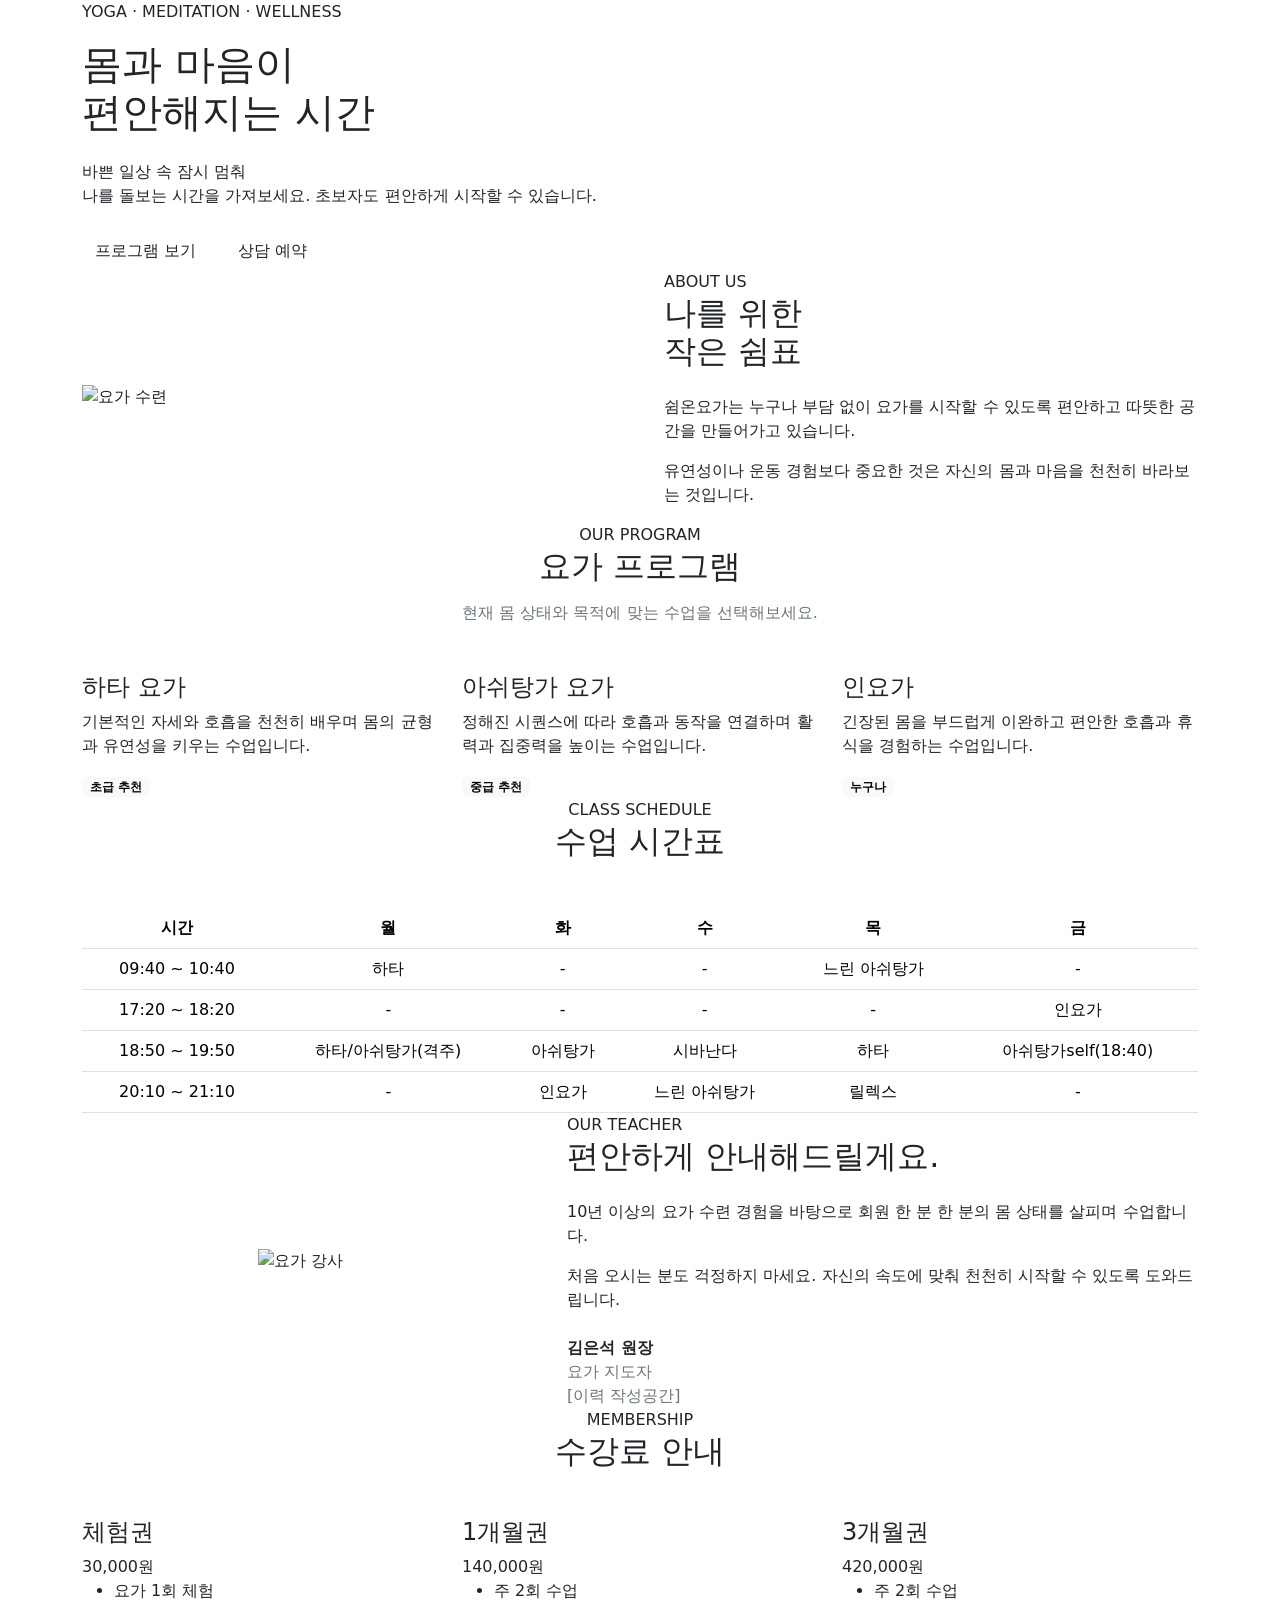
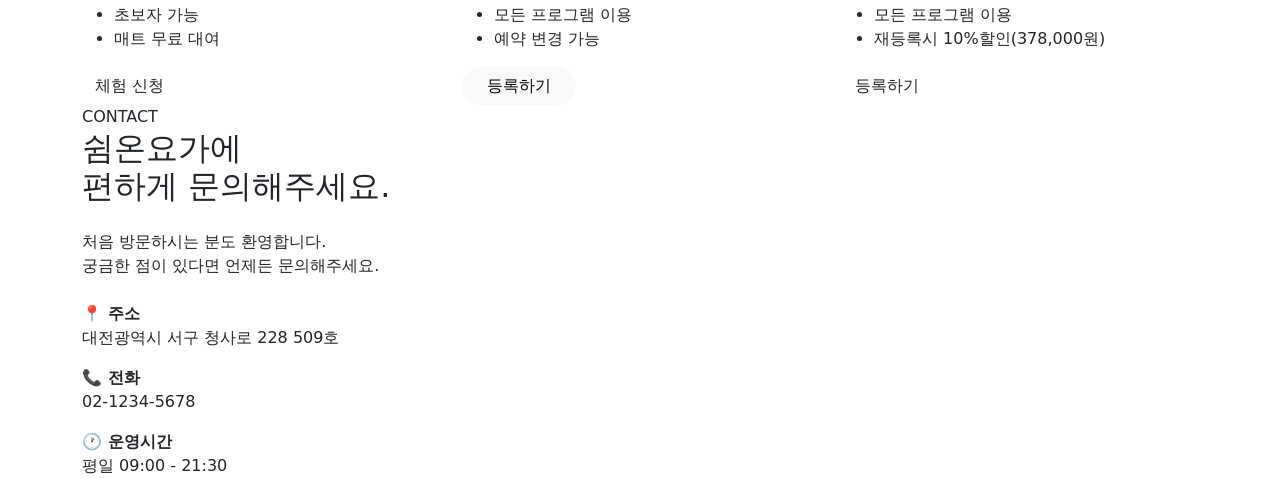
==== index.html @ 0704342d "first commit" ====
<!doctype html>
<html lang="ko">

<head>
    <meta charset="utf-8">
    <meta name="viewport" content="width=device-width, initial-scale=1">

    <title>쉼온요가 | 몸과 마음을 위한 요가</title>

    <!-- Bootstrap -->
    <link
        href="https://cdn.jsdelivr.net/npm/bootstrap@5.3.8/dist/css/bootstrap.min.css"
        rel="stylesheet"
    >

    <!-- Google Fonts -->
    <link rel="preconnect" href="https://fonts.googleapis.com">
    <link rel="preconnect" href="https://fonts.gstatic.com" crossorigin>

    <link
        href="https://fonts.googleapis.com/css2?family=Noto+Sans+KR:wght@400;500;600;700&family=Playfair+Display:wght@500;600&display=swap"
        rel="stylesheet"
    >

    <!-- 우리 사이트 CSS -->
    <link rel="stylesheet" href="css/style.css">
</head>

<body>

    <!-- Header -->
    <header id="site-header"></header>


    <main>

        <!-- =========================
             HERO
        ========================== -->
        <section class="hero">

            <div class="container">

                <div class="hero-content">

                    <div class="hero-subtitle mb-3">
                        YOGA · MEDITATION · WELLNESS
                    </div>

                    <h1 class="mb-4">
                        몸과 마음이<br>
                        편안해지는 시간
                    </h1>

                    <p class="mb-4">
                        바쁜 일상 속 잠시 멈춰<br>
                        나를 돌보는 시간을 가져보세요.
                        초보자도 편안하게 시작할 수 있습니다.
                    </p>

                    <div class="d-flex gap-3 flex-wrap">

                        <a href="#classes" class="btn btn-yoga">
                            프로그램 보기
                        </a>

                        <a href="#contact" class="btn btn-outline-yoga">
                            상담 예약
                        </a>

                    </div>

                </div>

            </div>

        </section>


        <!-- =========================
             ABOUT
        ========================== -->
        <section id="about" class="section">

            <div class="container">

                <div class="row align-items-center g-5">

                    <div class="col-lg-6">

                        <img
                            src="images/about.jpg"
                            alt="요가 수련"
                            class="about-image"
                        >

                    </div>

                    <div class="col-lg-6">

                        <div class="section-subtitle">
                            ABOUT US
                        </div>

                        <h2 class="section-title mb-4">
                            나를 위한<br>
                            작은 쉼표
                        </h2>

                        <p class="about-text">
                            쉼온요가는 누구나 부담 없이 요가를 시작할 수 있도록
                            편안하고 따뜻한 공간을 만들어가고 있습니다.
                        </p>

                        <p class="about-text">
                            유연성이나 운동 경험보다 중요한 것은
                            자신의 몸과 마음을 천천히 바라보는 것입니다.
                        </p>
<!-- 
                        <a href="#contact" class="btn btn-outline-yoga mt-3">
                            요가원 알아보기
                        </a> -->

                    </div>

                </div>

            </div>

        </section>


        <!-- =========================
             PROGRAM
        ========================== -->
        <section id="classes" class="section bg-white">

            <div class="container">

                <div class="text-center mb-5">

                    <div class="section-subtitle">
                        OUR PROGRAM
                    </div>

                    <h2 class="section-title">
                        요가 프로그램
                    </h2>

                    <p class="text-secondary mt-3">
                        현재 몸 상태와 목적에 맞는 수업을 선택해보세요.
                    </p>

                </div>


                <div class="row g-4">

                    <div class="col-md-4">

                        <div class="class-card">

                            <!-- <img
                                src="images/hatha.jpg"
                                alt="하타 요가"
                            > -->

                            <div class="card-body">

                                <h3 class="h4">
                                    하타 요가
                                </h3>

                                <p>
                                    기본적인 자세와 호흡을 천천히 배우며
                                    몸의 균형과 유연성을 키우는 수업입니다.
                                </p>

                                <span class="badge text-bg-light">
                                    초급 추천
                                </span>

                            </div>

                        </div>

                    </div>


                    <div class="col-md-4">

                        <div class="class-card">

                            <!-- <img
                                src="images/vinyasa.jpg"
                                alt="아쉬탕가 요가"
                            > -->

                            <div class="card-body">

                                <h3 class="h4">
                                    아쉬탕가 요가
                                </h3>

                                <p>
                                    정해진 시퀀스에 따라 호흡과 동작을 연결하며
                                    활력과 집중력을 높이는 수업입니다.
                                </p>

                                <span class="badge text-bg-light">
                                    중급 추천
                                </span>

                            </div>

                        </div>

                    </div>


                    <div class="col-md-4">

                        <div class="class-card">

                            <!-- <img
                                src="images/relax.jpg"
                                alt="인요가"
                            > -->

                            <div class="card-body">

                                <h3 class="h4">
                                    인요가
                                </h3>

                                <p>
                                    긴장된 몸을 부드럽게 이완하고
                                    편안한 호흡과 휴식을 경험하는 수업입니다.
                                </p>

                                <span class="badge text-bg-light">
                                    누구나
                                </span>

                            </div>

                        </div>

                    </div>

                </div>

            </div>

        </section>


        <!-- =========================
             SCHEDULE
        ========================== -->
        <section id="schedule" class="section schedule-section">

            <div class="container">

                <div class="text-center mb-5">

                    <div class="section-subtitle">
                        CLASS SCHEDULE
                    </div>

                    <h2 class="section-title">
                        수업 시간표
                    </h2>

                </div>


                <div class="table-responsive schedule-table">

                    <table class="table table-hover text-center mb-0">

                        <thead>

                            <tr>
                                <th>시간</th>
                                <th>월</th>
                                <th>화</th>
                                <th>수</th>
                                <th>목</th>
                                <th>금</th>
                            </tr>

                        </thead>

                        <tbody>

                            <tr>
                                <td>09:40 ~ 10:40</td>
                                <td>하타</td>
                                <td>-</td>
                                <td>-</td>
                                <td>느린 아쉬탕가</td>
                                <td>-</td>
                            </tr>

                            <tr>
                                <td>17:20 ~ 18:20</td>
                                <td>-</td>
                                <td>-</td>
                                <td>-</td>
                                <td>-</td>
                                <td>인요가</td>
                            </tr>

                            <tr>
                                <td>18:50 ~ 19:50</td>
                                <td>하타/아쉬탕가(격주)</td>
                                <td>아쉬탕가</td>
                                <td>시바난다</td>
                                <td>하타</td>
                                <td>아쉬탕가self(18:40)</td>
                            </tr>

                            <tr>
                                <td>20:10 ~ 21:10</td>
                                <td>-</td>
                                <td>인요가</td>
                                <td>느린 아쉬탕가</td>
                                <td>릴렉스</td>
                                <td>-</td>
                            </tr>

                        </tbody>

                    </table>

                </div>

            </div>

        </section>


        <!-- =========================
             TEACHER
        ========================== -->
        <section class="section">

            <div class="container">

                <div class="row align-items-center g-5">

                    <div class="col-md-5 text-center">

                        <img
                            src="images/teacher.jpg"
                            alt="요가 강사"
                            class="teacher-img"
                        >

                    </div>

                    <div class="col-md-7">

                        <div class="section-subtitle">
                            OUR TEACHER
                        </div>

                        <h2 class="section-title mb-4">
                            편안하게 안내해드릴게요.
                        </h2>

                        <p class="about-text">
                            10년 이상의 요가 수련 경험을 바탕으로
                            회원 한 분 한 분의 몸 상태를 살피며 수업합니다.
                        </p>

                        <p class="about-text">
                            처음 오시는 분도 걱정하지 마세요.
                            자신의 속도에 맞춰 천천히 시작할 수 있도록 도와드립니다.
                        </p>

                        <div class="mt-4">

                            <strong>
                                김은석 원장
                            </strong>

                            <div class="text-secondary">
                                <!-- RYT 500 · -->
                                 요가 지도자
                                 
                                <br> [이력 작성공간]
                            </div>

                        </div>

                    </div>

                </div>

            </div>

        </section>


        <!-- =========================
             PRICE
        ========================== -->
        <section id="price" class="section bg-white">

            <div class="container">

                <div class="text-center mb-5">

                    <div class="section-subtitle">
                        MEMBERSHIP
                    </div>

                    <h2 class="section-title">
                        수강료 안내
                    </h2>

                </div>


                <div class="row g-4 justify-content-center">

                    <div class="col-md-4">

                        <div class="price-card">

                            <h3 class="h4">
                                체험권
                            </h3>

                            <div class="price">
                                30,000원
                            </div>

                            <ul>
                                <li>요가 1회 체험</li>
                                <li>초보자 가능</li>
                                <li>매트 무료 대여</li>
                            </ul>

                            <a href="#contact" class="btn btn-outline-yoga">
                                체험 신청
                            </a>

                        </div>

                    </div>


                    <div class="col-md-4">

                        <div class="price-card featured">

                            <h3 class="h4">
                                1개월권
                            </h3>

                            <div class="price">
                                140,000원
                            </div>

                            <ul>
                                <li>주 2회 수업</li>
                                <li>모든 프로그램 이용</li>
                                <li>예약 변경 가능</li>
                            </ul>

                            <a href="#contact" class="btn btn-light rounded-pill px-4">
                                등록하기
                            </a>

                        </div>

                    </div>


                    <div class="col-md-4">

                        <div class="price-card">

                            <h3 class="h4">
                                3개월권
                            </h3>

                            <div class="price">
                                420,000원
                            </div>

                            <ul>
                                <li>주 2회 수업</li>
                                <li>모든 프로그램 이용</li>
                                <li>재등록시 10%할인(378,000원)</li>
                            </ul>

                            <a href="#contact" class="btn btn-outline-yoga">
                                등록하기
                            </a>

                        </div>

                    </div>

                </div>

            </div>

        </section>


        <!-- =========================
             CONTACT
        ========================== -->
        <section id="contact" class="section contact-section">

            <div class="container">

                <div class="row g-5">

                    <div class="col-lg-6">

                        <div class="section-subtitle">
                            CONTACT
                        </div>

                        <h2 class="section-title mb-4">
                            쉼온요가에<br>
                            편하게 문의해주세요.
                        </h2>

                        <p class="contact-info">
                            처음 방문하시는 분도 환영합니다.<br>
                            궁금한 점이 있다면 언제든 문의해주세요.
                        </p>

                        <div class="contact-info mt-4">

                            <strong>📍 주소</strong><br>
                            대전광역시 서구 청사로 228 509호

                        </div>

                        <div class="contact-info mt-3">

                            <strong>📞 전화</strong><br>
                            02-1234-5678

                        </div>

                        <div class="contact-info mt-3">

                            <strong>🕐 운영시간</strong><br>
                            평일 09:00 - 21:30

                        </div>

                    </div>


                    <div class="col-lg-6">

                        <!--  <div class="contact-form">

                            <h3 class="mb-4">
                                상담 예약
                            </h3>

                            <form>

                                <div class="mb-3">

                                    <label class="form-label">
                                        이름
                                    </label>

                                    <input
                                        type="text"
                                        class="form-control"
                                        placeholder="이름을 입력해주세요"
                                    >

                                </div>


                                <div class="mb-3">

                                    <label class="form-label">
                                        연락처
                                    </label>

                                    <input
                                        type="tel"
                                        class="form-control"
                                        placeholder="010-0000-0000"
                                    >

                                </div>


                                <div class="mb-3">

                                    <label class="form-label">
                                        문의 내용
                                    </label>

                                    <textarea
                                        class="form-control"
                                        rows="4"
                                        placeholder="궁금한 내용을 남겨주세요."
                                    ></textarea>

                                </div>


                                <button
                                    type="submit"
                                    class="btn btn-yoga w-100"
                                >
                                    상담 신청하기
                                </button>

                            </form>

                        </div>  -->

                    </div>

                </div>

            </div>

        </section>

    </main>


    <!-- Footer -->
    <footer id="site-footer"></footer>


    <!-- Bootstrap JS -->
    <script
        src="https://cdn.jsdelivr.net/npm/bootstrap@5.3.8/dist/js/bootstrap.bundle.min.js">
    </script>

    <!-- 우리 사이트 JS -->
    <script src="js/main.js"></script>

</body>

</html>
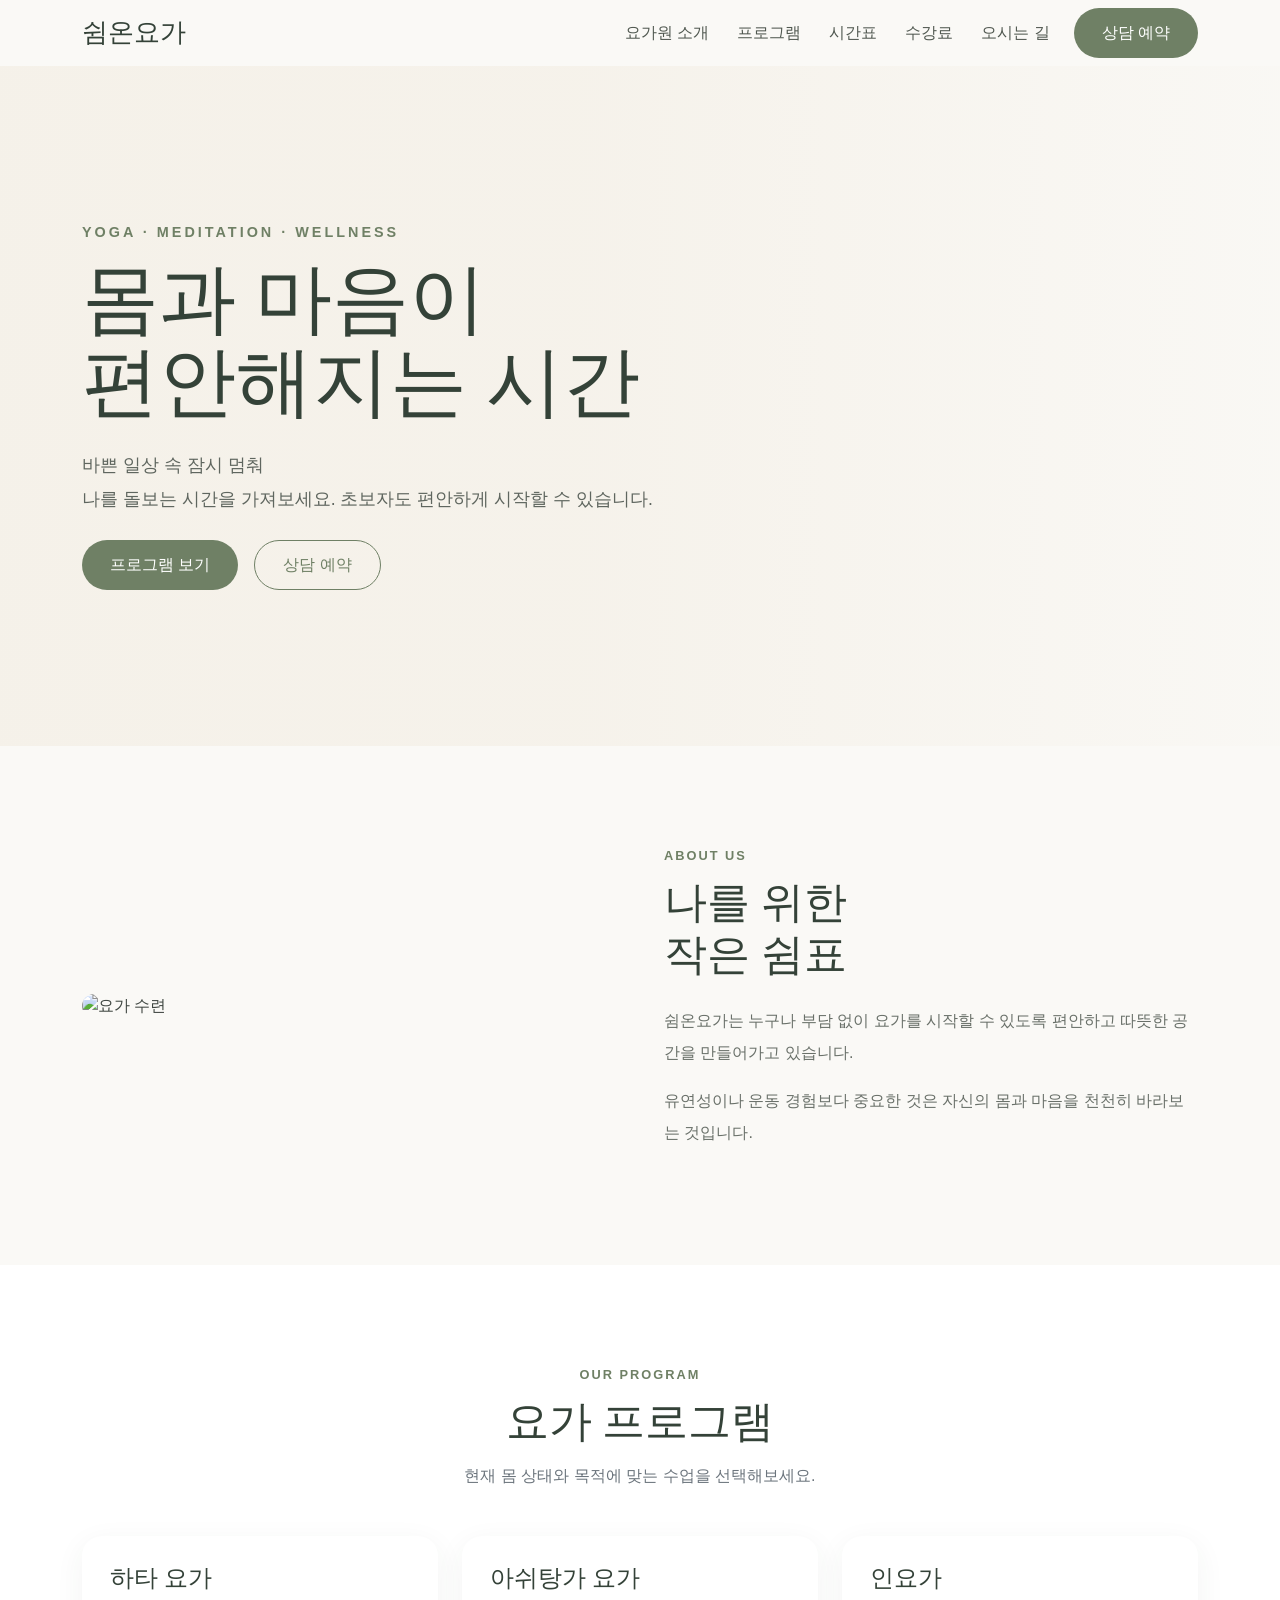
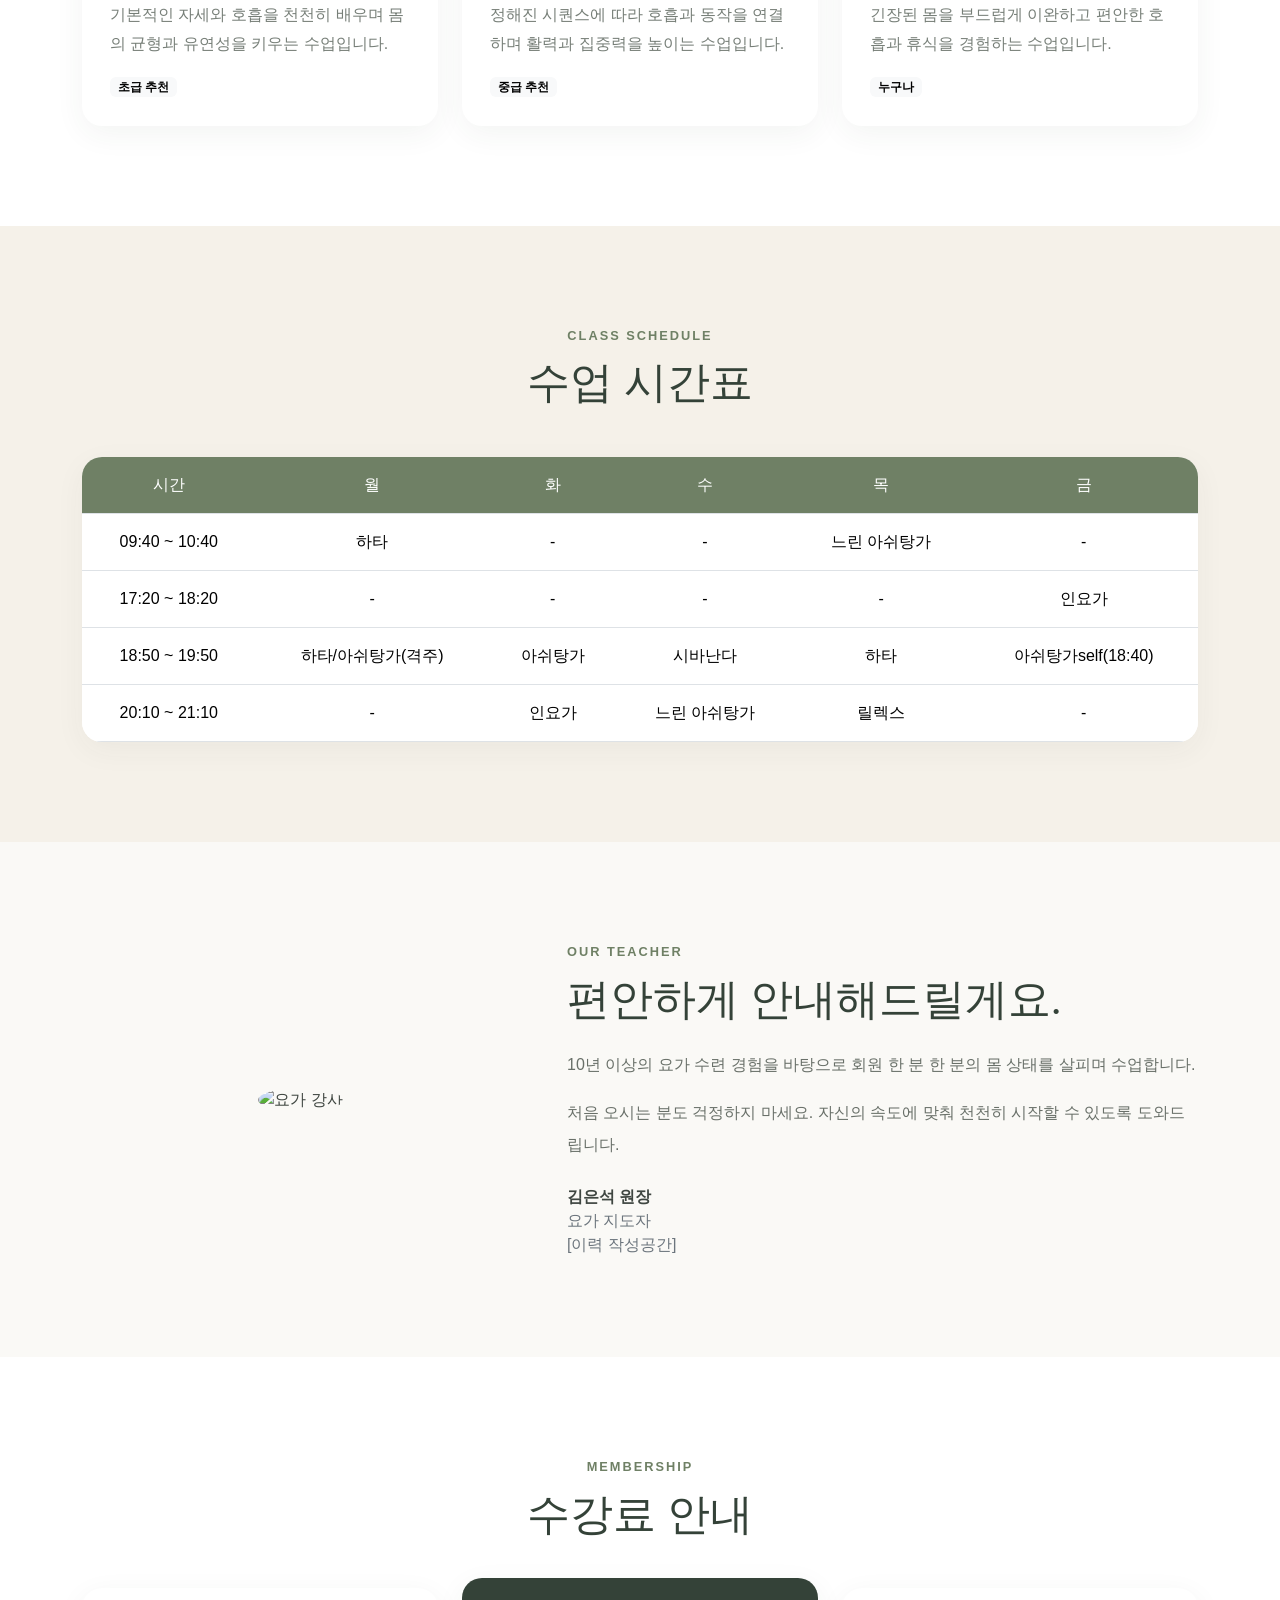
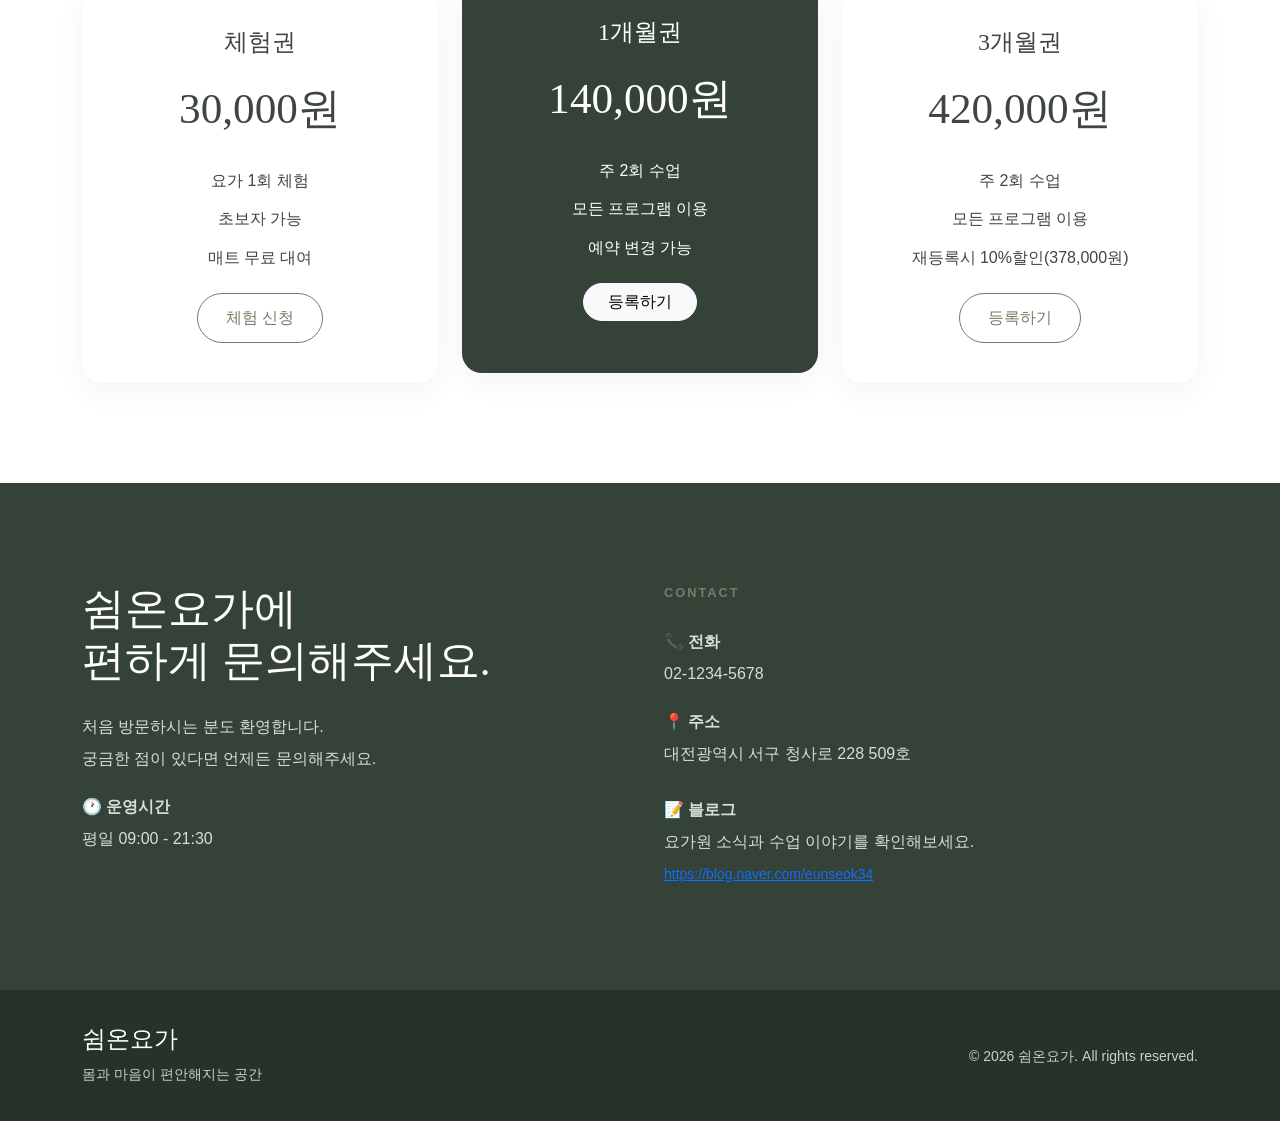
==== commit c414e866: "로고 이미지 추가 및 텍스트 수정" ====
--- a/index.html
+++ b/index.html
@@ -89,7 +89,7 @@
                     <div class="col-lg-6">
 
                         <img
-                            src="images/about.jpg"
+                            src="img/logo.png"
                             alt="요가 수련"
                             class="about-image"
                         >
@@ -524,10 +524,6 @@
 
                     <div class="col-lg-6">
 
-                        <div class="section-subtitle">
-                            CONTACT
-                        </div>
-
                         <h2 class="section-title mb-4">
                             쉼온요가에<br>
                             편하게 문의해주세요.
@@ -538,19 +534,6 @@
                             궁금한 점이 있다면 언제든 문의해주세요.
                         </p>
 
-                        <div class="contact-info mt-4">
-
-                            <strong>📍 주소</strong><br>
-                            대전광역시 서구 청사로 228 509호
-
-                        </div>
-
-                        <div class="contact-info mt-3">
-
-                            <strong>📞 전화</strong><br>
-                            02-1234-5678
-
-                        </div>
 
                         <div class="contact-info mt-3">
 
@@ -558,13 +541,49 @@
                             평일 09:00 - 21:30
 
                         </div>
-
-                    </div>
-
+                    </div>
 
                     <div class="col-lg-6">
 
-                        <!--  <div class="contact-form">
+                        <div class="section-subtitle">
+                            CONTACT
+                        </div>
+
+                         <div class="contact-info mt-4">
+                             <strong>📞 전화</strong><br>
+                            02-1234-5678
+                        </div>
+
+                        <div class="contact-info mt-3">
+                           <strong>📍 주소</strong><br>
+                            대전광역시 서구 청사로 228 509호
+                        </div>
+  
+                        <div class="contact-info mt-4">
+                            <span>📝</span>
+                            <strong>블로그</strong><br>
+                            요가원 소식과 수업 이야기를 확인해보세요.
+                             <br>
+                                <a
+                                    href="https://blog.naver.com/eunseok34"
+                                    target="_blank"
+                                    rel="noopener noreferrer"
+                                    class="contact-link"
+                                >
+                                    <small>
+                                        https://blog.naver.com/eunseok34
+                                    </small>
+                                </a>
+                            
+                           
+                            
+                        </div>
+                </div>
+
+                        </div>
+                        
+
+                        <!-- <div class="contact-form">
 
                             <h3 class="mb-4">
                                 상담 예약
@@ -626,7 +645,7 @@
 
                             </form>
 
-                        </div>  -->
+                        </div>   -->
 
                     </div>
 
@@ -653,4 +672,4 @@
 
 </body>
 
-</html>+</html>
--- a/css/style.css
+++ b/css/style.css
@@ -0,0 +1,481 @@
+/* ========================================
+   ROOT
+======================================== */
+
+:root {
+    --yoga-green: #6f8065;
+    --yoga-dark: #344238;
+    --yoga-beige: #f5f1e9;
+    --yoga-light: #faf9f6;
+    --yoga-brown: #8d7b68;
+
+    --text-main: #3f4641;
+    --text-muted: #697069;
+
+    --radius-lg: 20px;
+}
+
+
+/* ========================================
+   BASE
+======================================== */
+
+html {
+    scroll-behavior: smooth;
+}
+
+body {
+    font-family: "Noto Sans KR", sans-serif;
+    color: var(--text-main);
+    background: var(--yoga-light);
+}
+
+h1,
+h2,
+h3,
+h4,
+.brand-font {
+    font-family: "Playfair Display", serif;
+}
+
+img {
+    max-width: 100%;
+}
+
+
+/* ========================================
+   NAVBAR
+======================================== */
+
+.navbar {
+    background: rgba(250, 249, 246, 0.96);
+    backdrop-filter: blur(10px);
+}
+
+.navbar-brand {
+    font-family: "Playfair Display", serif;
+    font-size: 1.6rem;
+    color: var(--yoga-dark);
+}
+
+.navbar-brand:hover {
+    color: var(--yoga-green);
+}
+
+.nav-link {
+    color: #505850;
+    margin-left: 12px;
+}
+
+.nav-link:hover {
+    color: var(--yoga-green);
+}
+
+
+/* ========================================
+   HERO
+======================================== */
+
+.hero {
+    min-height: 680px;
+
+    display: flex;
+    align-items: center;
+
+    background:
+        linear-gradient(
+            90deg,
+            rgba(245, 241, 233, 0.98) 0%,
+            rgba(245, 241, 233, 0.88) 45%,
+            rgba(245, 241, 233, 0.15) 100%
+        ),
+        url("../images/hero.jpg")
+        center / cover no-repeat;
+}
+
+.hero-content {
+    max-width: 620px;
+}
+
+.hero-subtitle {
+    color: var(--yoga-green);
+
+    letter-spacing: 3px;
+
+    font-size: 0.9rem;
+    font-weight: 600;
+}
+
+.hero h1 {
+    font-size: clamp(3rem, 6vw, 5.5rem);
+
+    line-height: 1.08;
+
+    color: var(--yoga-dark);
+}
+
+.hero p {
+    font-size: 1.1rem;
+
+    line-height: 1.9;
+
+    color: #5f665f;
+}
+
+
+/* ========================================
+   BUTTONS
+======================================== */
+
+.btn-yoga {
+    background: var(--yoga-green);
+
+    color: white;
+
+    border: none;
+
+    padding: 13px 28px;
+
+    border-radius: 50px;
+
+    transition:
+        background-color 0.2s ease,
+        transform 0.2s ease;
+}
+
+.btn-yoga:hover {
+    background: var(--yoga-dark);
+
+    color: white;
+
+    transform: translateY(-2px);
+}
+
+
+.btn-outline-yoga {
+    border: 1px solid var(--yoga-green);
+
+    color: var(--yoga-green);
+
+    padding: 12px 28px;
+
+    border-radius: 50px;
+
+    transition:
+        background-color 0.2s ease,
+        color 0.2s ease;
+}
+
+.btn-outline-yoga:hover {
+    background: var(--yoga-green);
+
+    color: white;
+}
+
+
+/* ========================================
+   COMMON SECTION
+======================================== */
+
+.section {
+    padding: 100px 0;
+}
+
+.section-title {
+    font-size: 2.7rem;
+
+    color: var(--yoga-dark);
+}
+
+.section-subtitle {
+    color: var(--yoga-green);
+
+    letter-spacing: 2px;
+
+    font-size: 0.8rem;
+
+    font-weight: 600;
+
+    margin-bottom: 12px;
+}
+
+
+/* ========================================
+   ABOUT
+======================================== */
+
+.about-image {
+    width: 100%;
+
+    height: 500px;
+
+    object-fit: cover;
+
+    border-radius: var(--radius-lg);
+}
+
+.about-text {
+    line-height: 2;
+
+    color: var(--text-muted);
+}
+
+
+/* ========================================
+   PROGRAM CARDS
+======================================== */
+
+.class-card {
+    border: none;
+
+    border-radius: var(--radius-lg);
+
+    overflow: hidden;
+
+    background: white;
+
+    height: 100%;
+
+    box-shadow:
+        0 8px 30px rgba(50, 60, 50, 0.06);
+
+    transition:
+        transform 0.3s ease,
+        box-shadow 0.3s ease;
+}
+
+.class-card:hover {
+    transform: translateY(-6px);
+
+    box-shadow:
+        0 15px 40px rgba(50, 60, 50, 0.10);
+}
+
+.class-card img {
+    width: 100%;
+
+    height: 230px;
+
+    object-fit: cover;
+}
+
+.class-card .card-body {
+    padding: 28px;
+}
+
+.class-card h3 {
+    color: var(--yoga-dark);
+}
+
+.class-card p {
+    color: #777f78;
+
+    line-height: 1.8;
+}
+
+
+/* ========================================
+   SCHEDULE
+======================================== */
+
+.schedule-section {
+    background: var(--yoga-beige);
+}
+
+.schedule-table {
+    background: white;
+
+    border-radius: var(--radius-lg);
+
+    overflow: hidden;
+
+    box-shadow:
+        0 8px 30px rgba(50, 60, 50, 0.05);
+}
+
+.schedule-table th {
+    background: var(--yoga-green);
+
+    color: white;
+
+    font-weight: 500;
+
+    padding: 16px;
+}
+
+.schedule-table td {
+    padding: 16px;
+
+    vertical-align: middle;
+}
+
+
+/* ========================================
+   TEACHER
+======================================== */
+
+.teacher-img {
+    width: 260px;
+
+    height: 260px;
+
+    object-fit: cover;
+
+    border-radius: 50%;
+}
+
+
+/* ========================================
+   PRICE
+======================================== */
+
+.price-card {
+    background: white;
+
+    border-radius: var(--radius-lg);
+
+    padding: 40px 30px;
+
+    height: 100%;
+
+    text-align: center;
+
+    box-shadow:
+        0 8px 30px rgba(50, 60, 50, 0.06);
+
+    transition:
+        transform 0.3s ease;
+}
+
+.price-card:hover {
+    transform: translateY(-5px);
+}
+
+.price-card.featured {
+    background: var(--yoga-dark);
+
+    color: white;
+
+    transform: translateY(-10px);
+}
+
+.price-card.featured:hover {
+    transform: translateY(-15px);
+}
+
+.price {
+    font-family: "Playfair Display", serif;
+
+    font-size: 2.7rem;
+
+    margin: 20px 0;
+}
+
+.price-card ul {
+    list-style: none;
+
+    padding: 0;
+
+    line-height: 2.4;
+}
+
+
+/* ========================================
+   CONTACT
+======================================== */
+
+.contact-section {
+    background: var(--yoga-dark);
+
+    color: white;
+}
+
+.contact-section .section-title {
+    color: white;
+}
+
+.contact-info {
+    color: #d9dfd8;
+
+    line-height: 2;
+}
+
+.contact-form {
+    background: white;
+
+    color: var(--text-main);
+
+    border-radius: var(--radius-lg);
+
+    padding: 40px;
+}
+
+
+/* ========================================
+   FOOTER
+======================================== */
+
+.site-footer {
+    background: #27322b;
+
+    color: #c9d0ca;
+
+    padding: 35px 0;
+}
+
+.site-footer h3 {
+    color: white;
+}
+
+
+/* ========================================
+   MOBILE
+======================================== */
+
+@media (max-width: 768px) {
+
+    .hero {
+        min-height: 650px;
+
+        background:
+            linear-gradient(
+                rgba(245, 241, 233, 0.88),
+                rgba(245, 241, 233, 0.94)
+            ),
+            url("../images/hero.jpg")
+            center / cover no-repeat;
+    }
+
+
+    .section {
+        padding: 70px 0;
+    }
+
+
+    .section-title {
+        font-size: 2.2rem;
+    }
+
+
+    .about-image {
+        height: 350px;
+
+        margin-bottom: 35px;
+    }
+
+
+    .price-card.featured {
+        transform: none;
+    }
+
+
+    .price-card.featured:hover {
+        transform: translateY(-5px);
+    }
+
+
+    .contact-form {
+        padding: 30px 25px;
+    }
+
+}
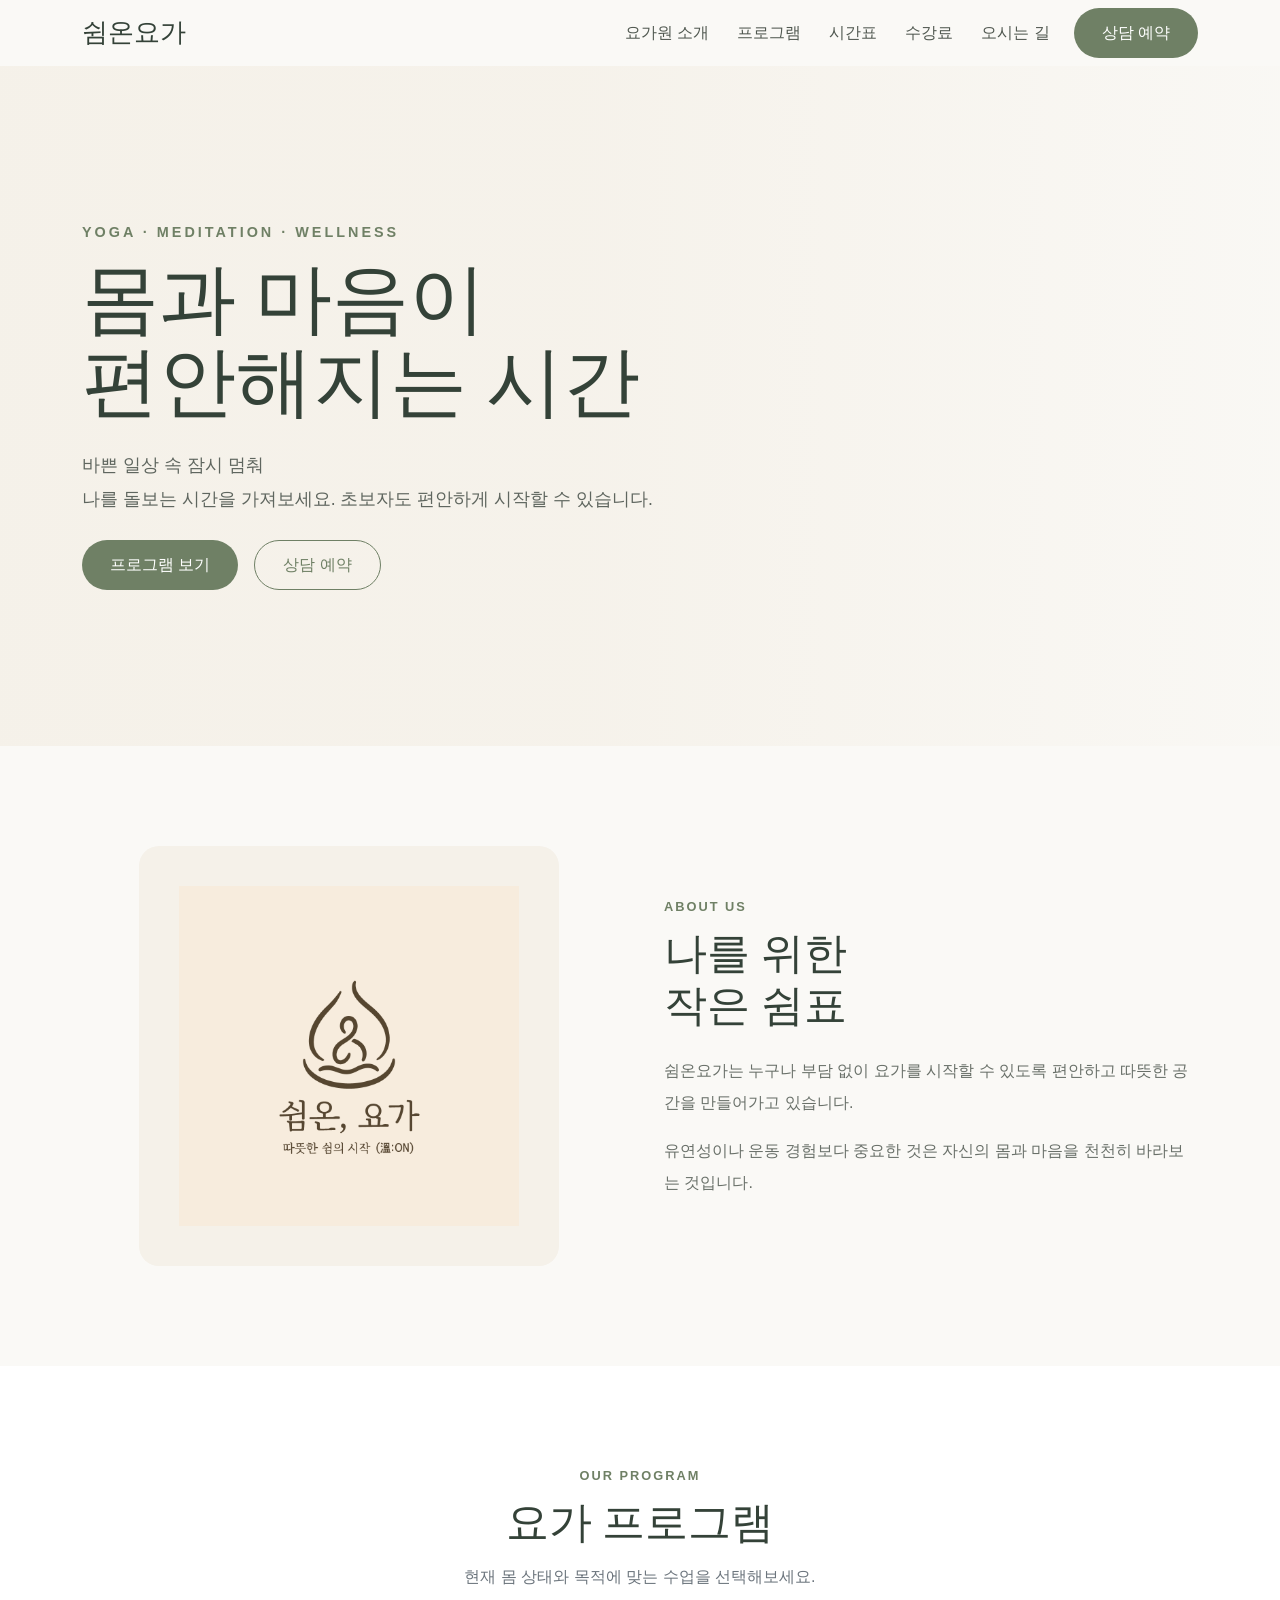
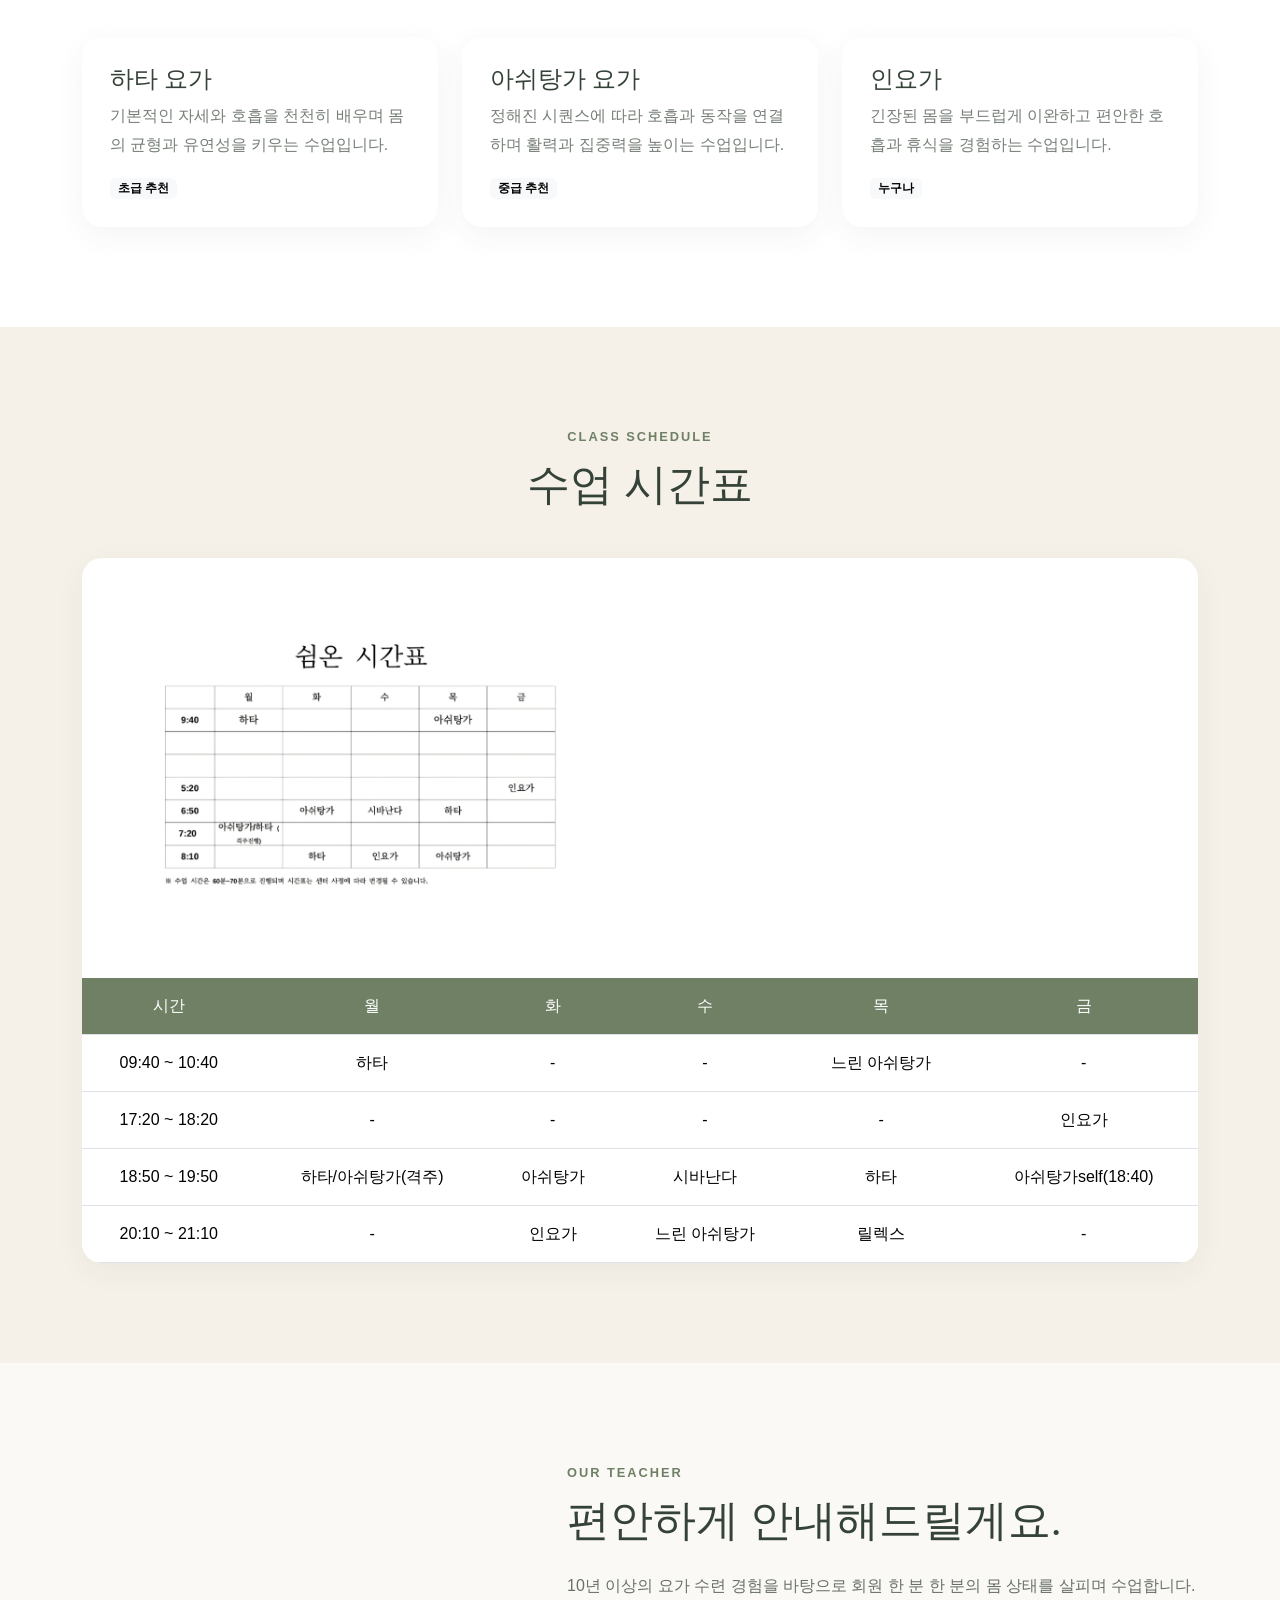
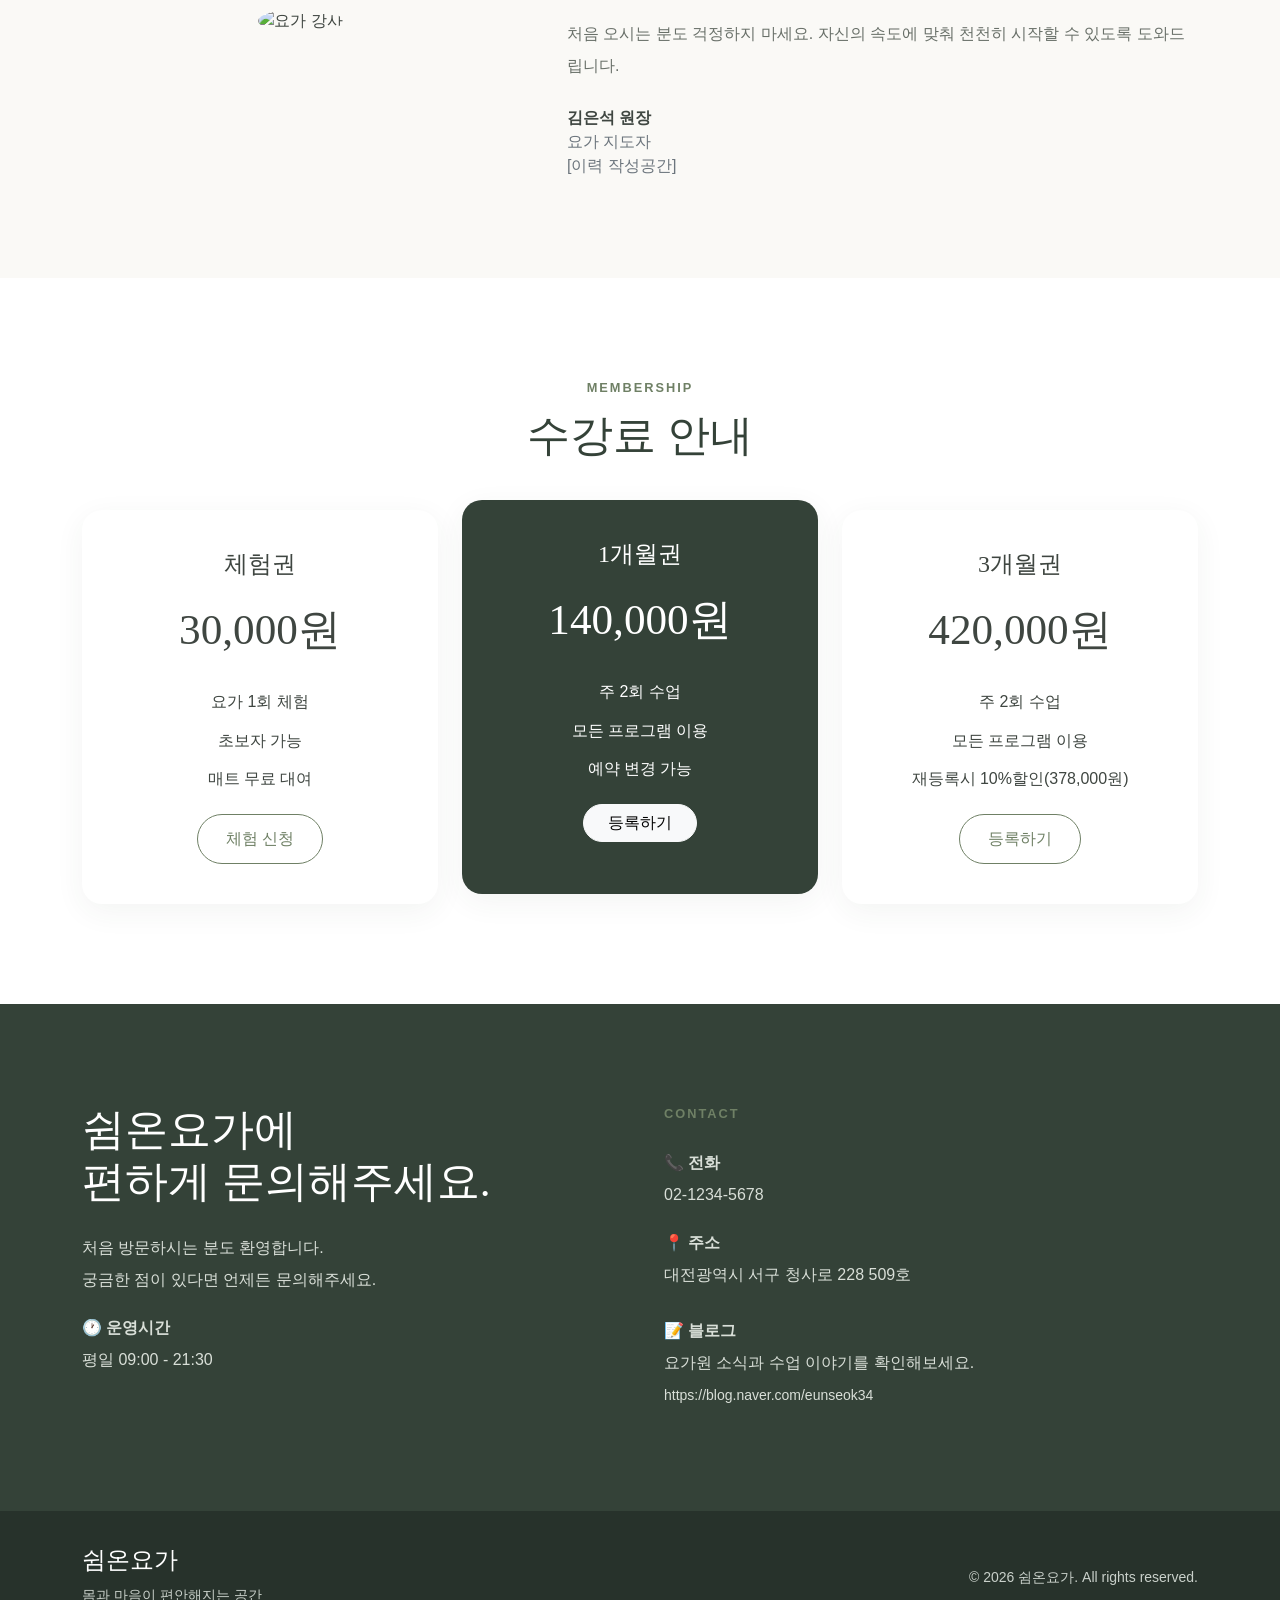
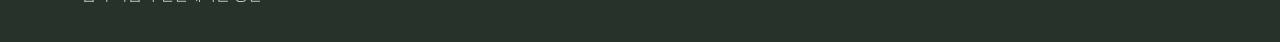
==== commit eed15912: "시간표 이미지 컴포넌트 추가" ====
--- a/index.html
+++ b/index.html
@@ -276,6 +276,15 @@
 
 
                 <div class="table-responsive schedule-table">
+                    <div class="col-lg-6">
+
+                        <img
+                            src="img/timetable.jpg"
+                            alt="요가 수련"
+                            class="about-image-timetable"
+                        >
+
+                    </div>
 
                     <table class="table table-hover text-center mb-0">
 
--- a/css/style.css
+++ b/css/style.css
@@ -204,6 +204,7 @@
    ABOUT
 ======================================== */
 
+/*
 .about-image {
     width: 100%;
 
@@ -211,6 +212,36 @@
 
     object-fit: cover;
 
+    border-radius: var(--radius-lg);
+}
+*/
+
+.about-image {
+    width: 100%;
+    max-width: 420px;
+    height: 420px;
+
+    display: block;
+    margin: 0 auto;
+
+    object-fit: contain;
+
+    padding: 40px;
+
+    background: var(--yoga-beige);
+
+    border-radius: var(--radius-lg);
+}
+
+.about-image-timetable {
+    width: 100%;
+    max-width: 420px;
+    height: 420px;
+    display: block;
+    margin: 0 auto;
+    object-fit: contain;
+    padding: 0px;
+    background: none;
     border-radius: var(--radius-lg);
 }
 
@@ -398,6 +429,16 @@
     color: #d9dfd8;
 
     line-height: 2;
+}
+
+.contact-info .contact-link {
+    color: inherit;
+    text-decoration: none;
+}
+
+.contact-info .contact-link:hover {
+    color: inherit;
+    text-decoration: underline;
 }
 
 .contact-form {
@@ -462,6 +503,7 @@
 
         margin-bottom: 35px;
     }
+    
 
 
     .price-card.featured {
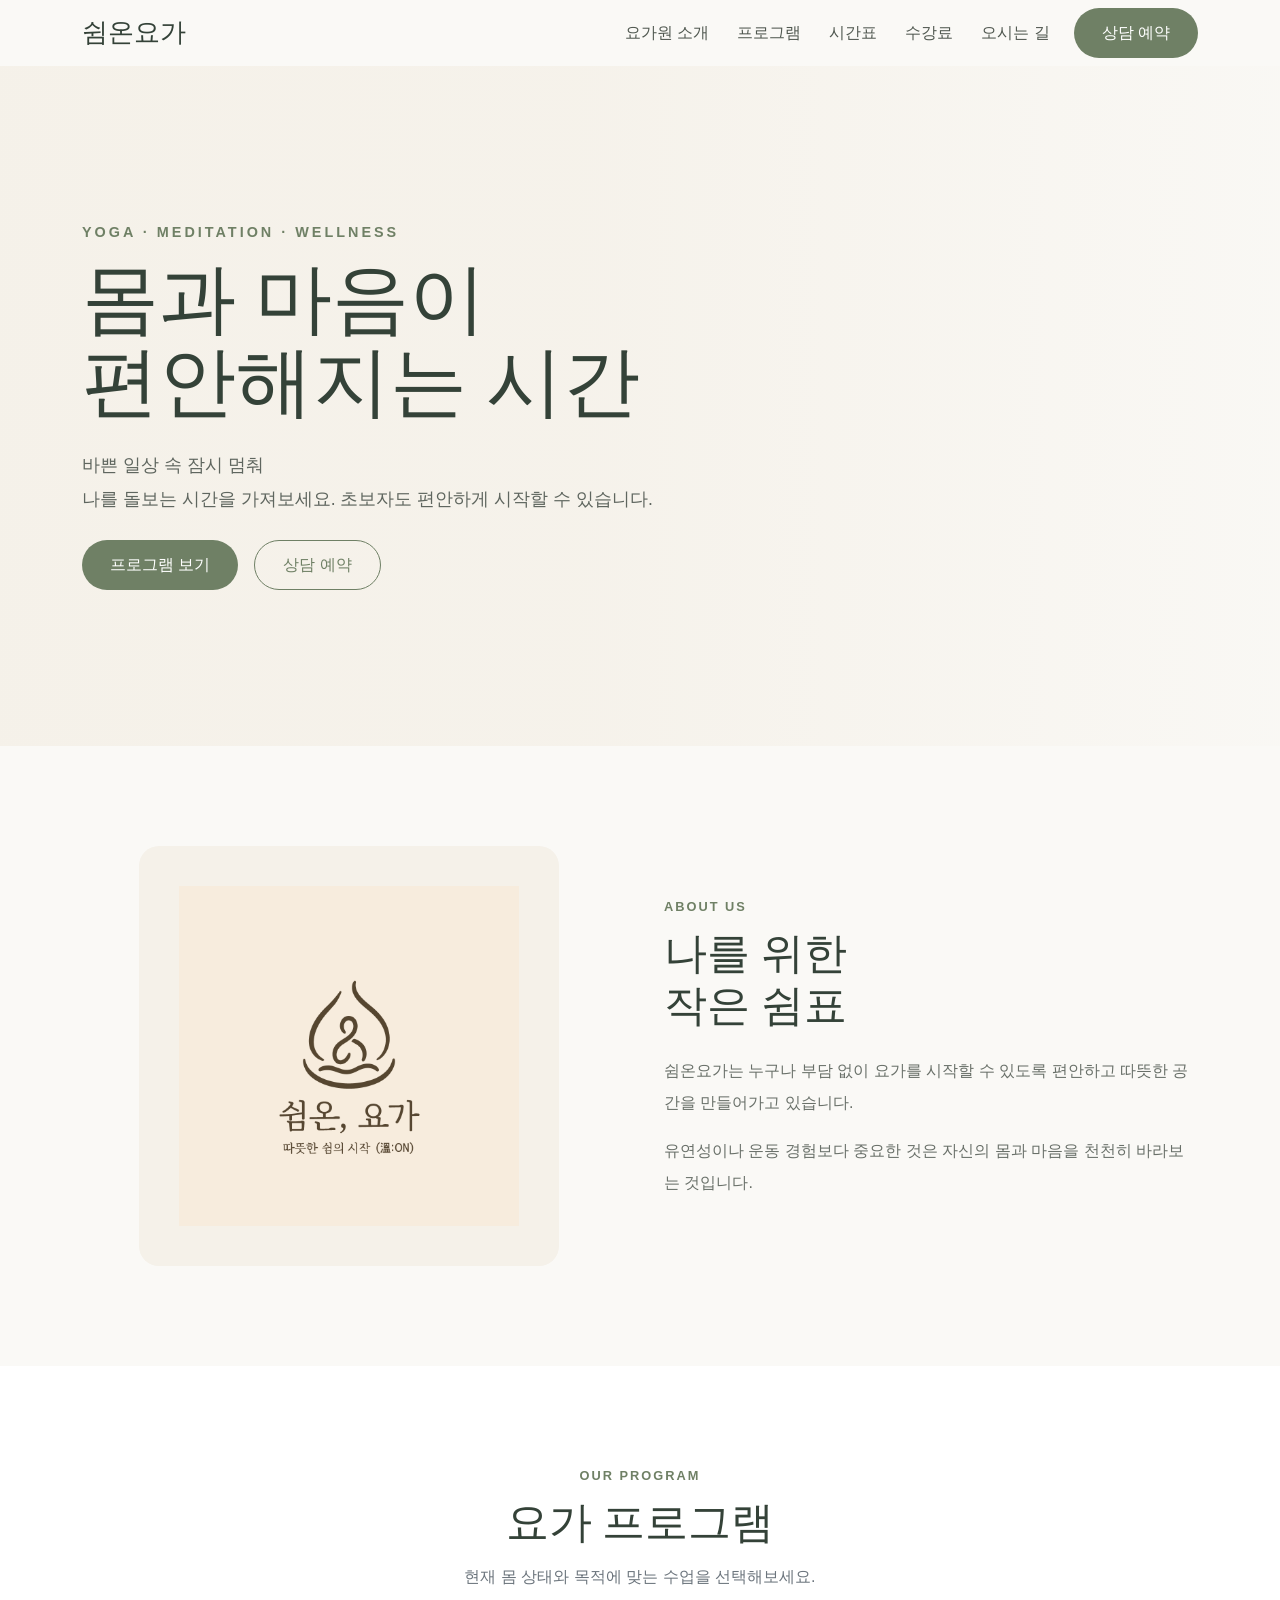
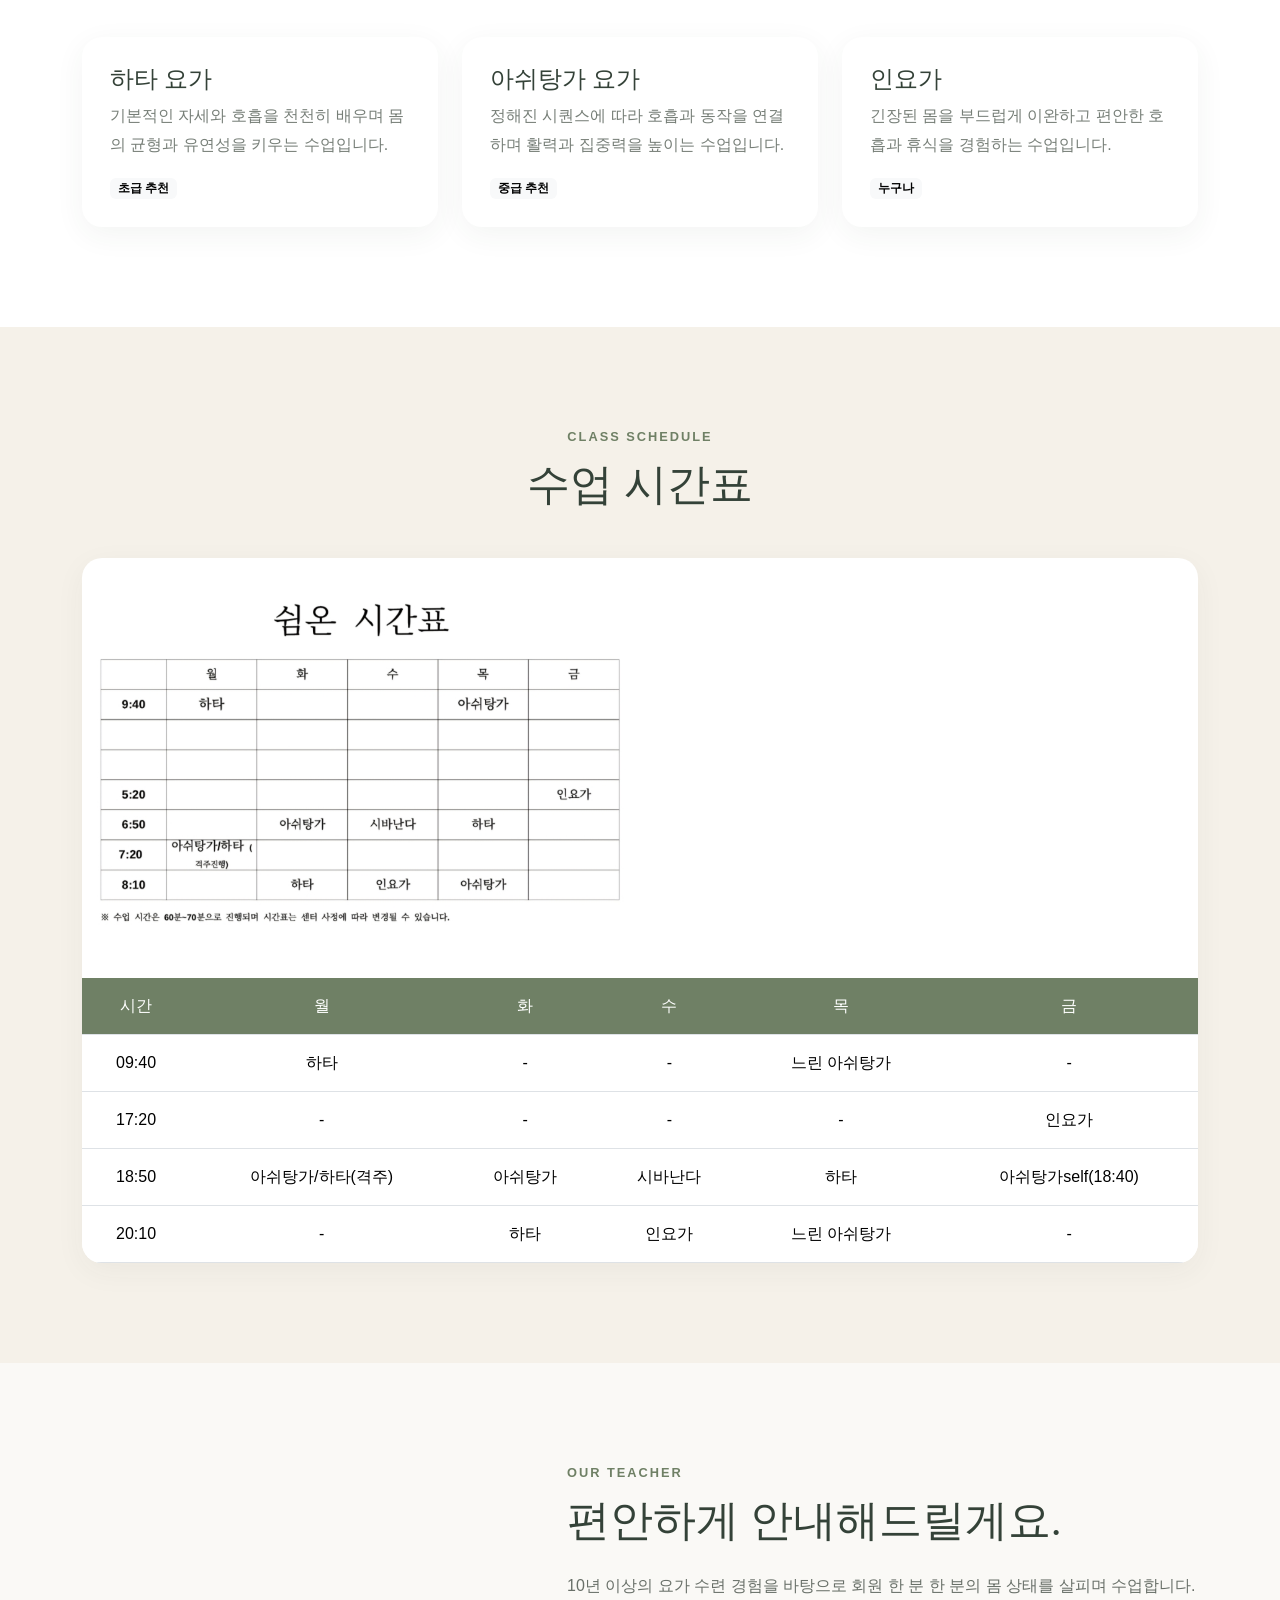
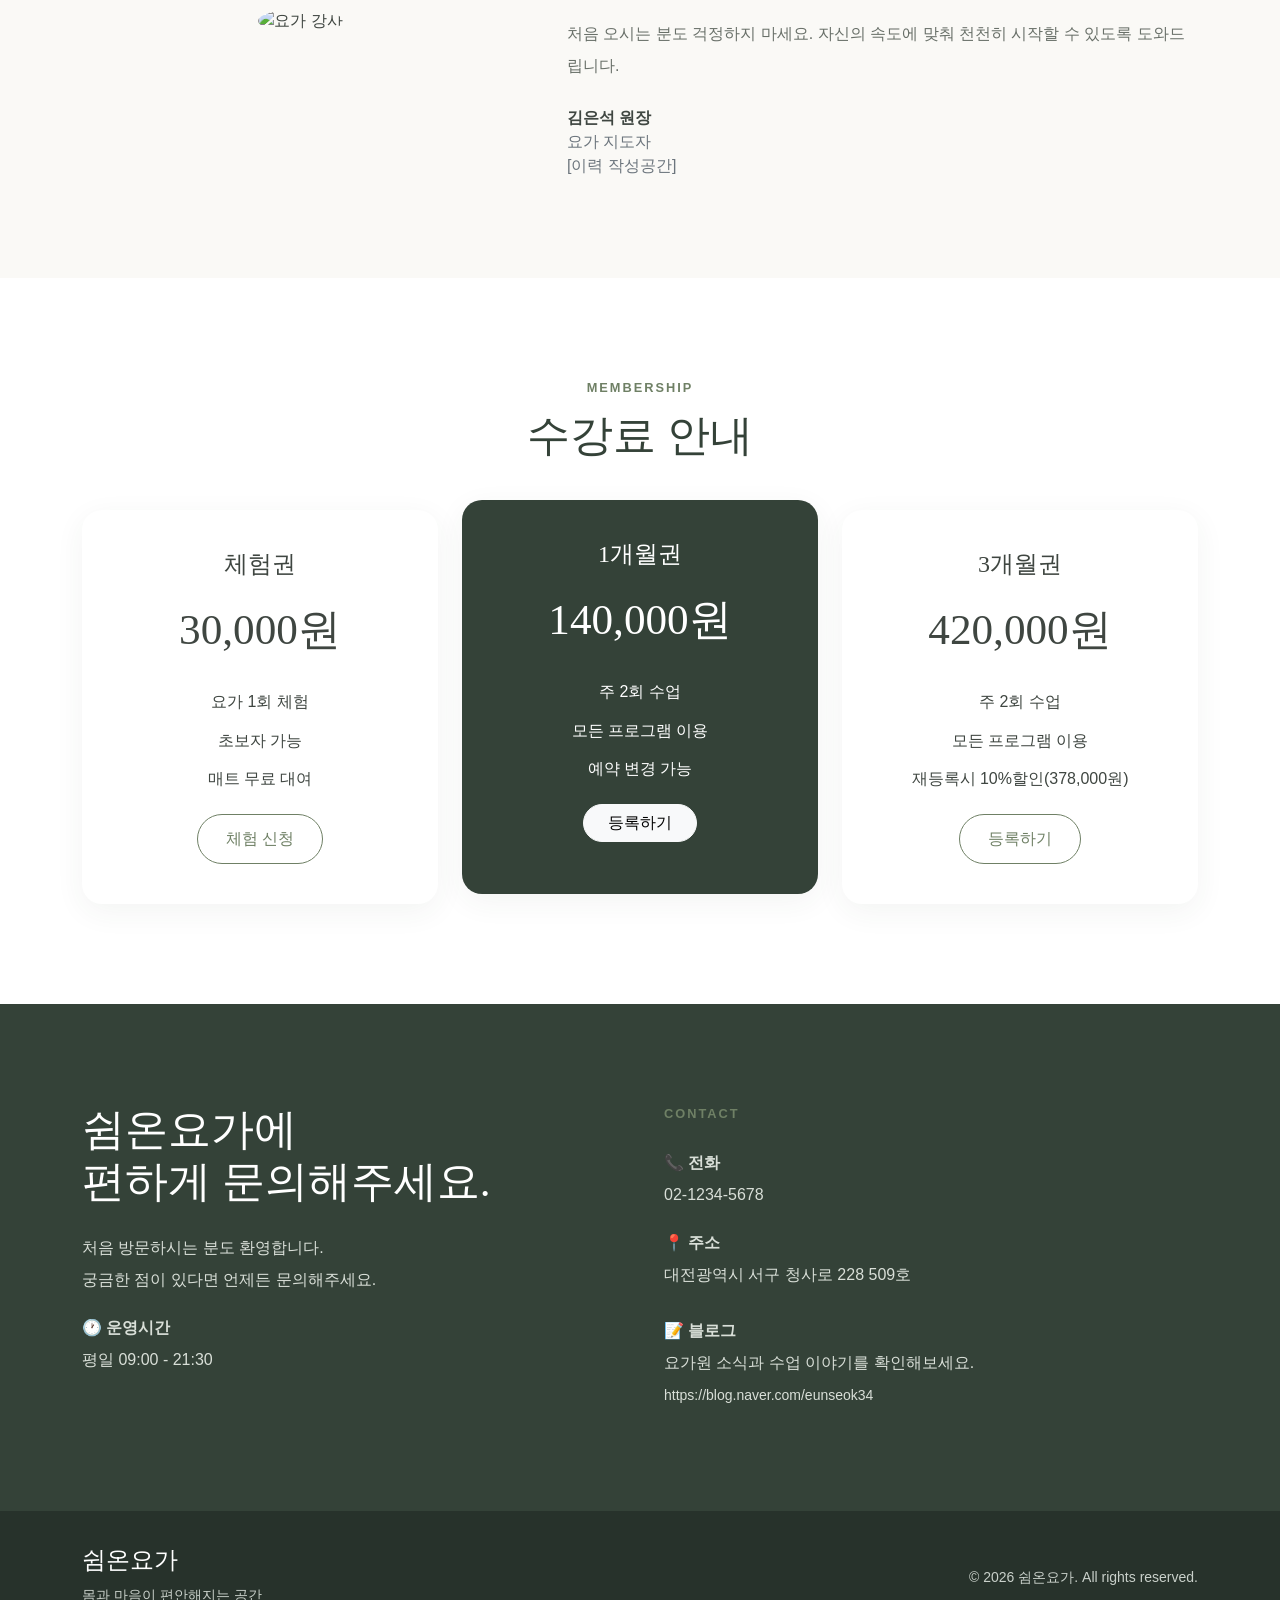
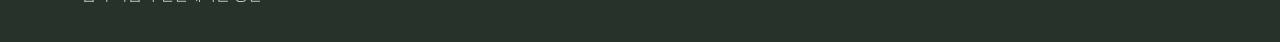
==== commit 8dcd6dec: "시간표 텍스트 수정" ====
--- a/index.html
+++ b/index.html
@@ -304,7 +304,7 @@
                         <tbody>
 
                             <tr>
-                                <td>09:40 ~ 10:40</td>
+                                <td>09:40</td>
                                 <td>하타</td>
                                 <td>-</td>
                                 <td>-</td>
@@ -313,7 +313,7 @@
                             </tr>
 
                             <tr>
-                                <td>17:20 ~ 18:20</td>
+                                <td>17:20</td>
                                 <td>-</td>
                                 <td>-</td>
                                 <td>-</td>
@@ -322,8 +322,8 @@
                             </tr>
 
                             <tr>
-                                <td>18:50 ~ 19:50</td>
-                                <td>하타/아쉬탕가(격주)</td>
+                                <td>18:50</td>
+                                <td>아쉬탕가/하타(격주)</td>
                                 <td>아쉬탕가</td>
                                 <td>시바난다</td>
                                 <td>하타</td>
@@ -331,18 +331,17 @@
                             </tr>
 
                             <tr>
-                                <td>20:10 ~ 21:10</td>
-                                <td>-</td>
+                                <td>20:10</td>
+                                <td>-</td>
+                                <td>하타</td>
                                 <td>인요가</td>
                                 <td>느린 아쉬탕가</td>
-                                <td>릴렉스</td>
                                 <td>-</td>
                             </tr>
 
                         </tbody>
 
                     </table>
-
                 </div>
 
             </div>
--- a/css/style.css
+++ b/css/style.css
@@ -235,7 +235,7 @@
 
 .about-image-timetable {
     width: 100%;
-    max-width: 420px;
+    max-width: 100%;
     height: 420px;
     display: block;
     margin: 0 auto;
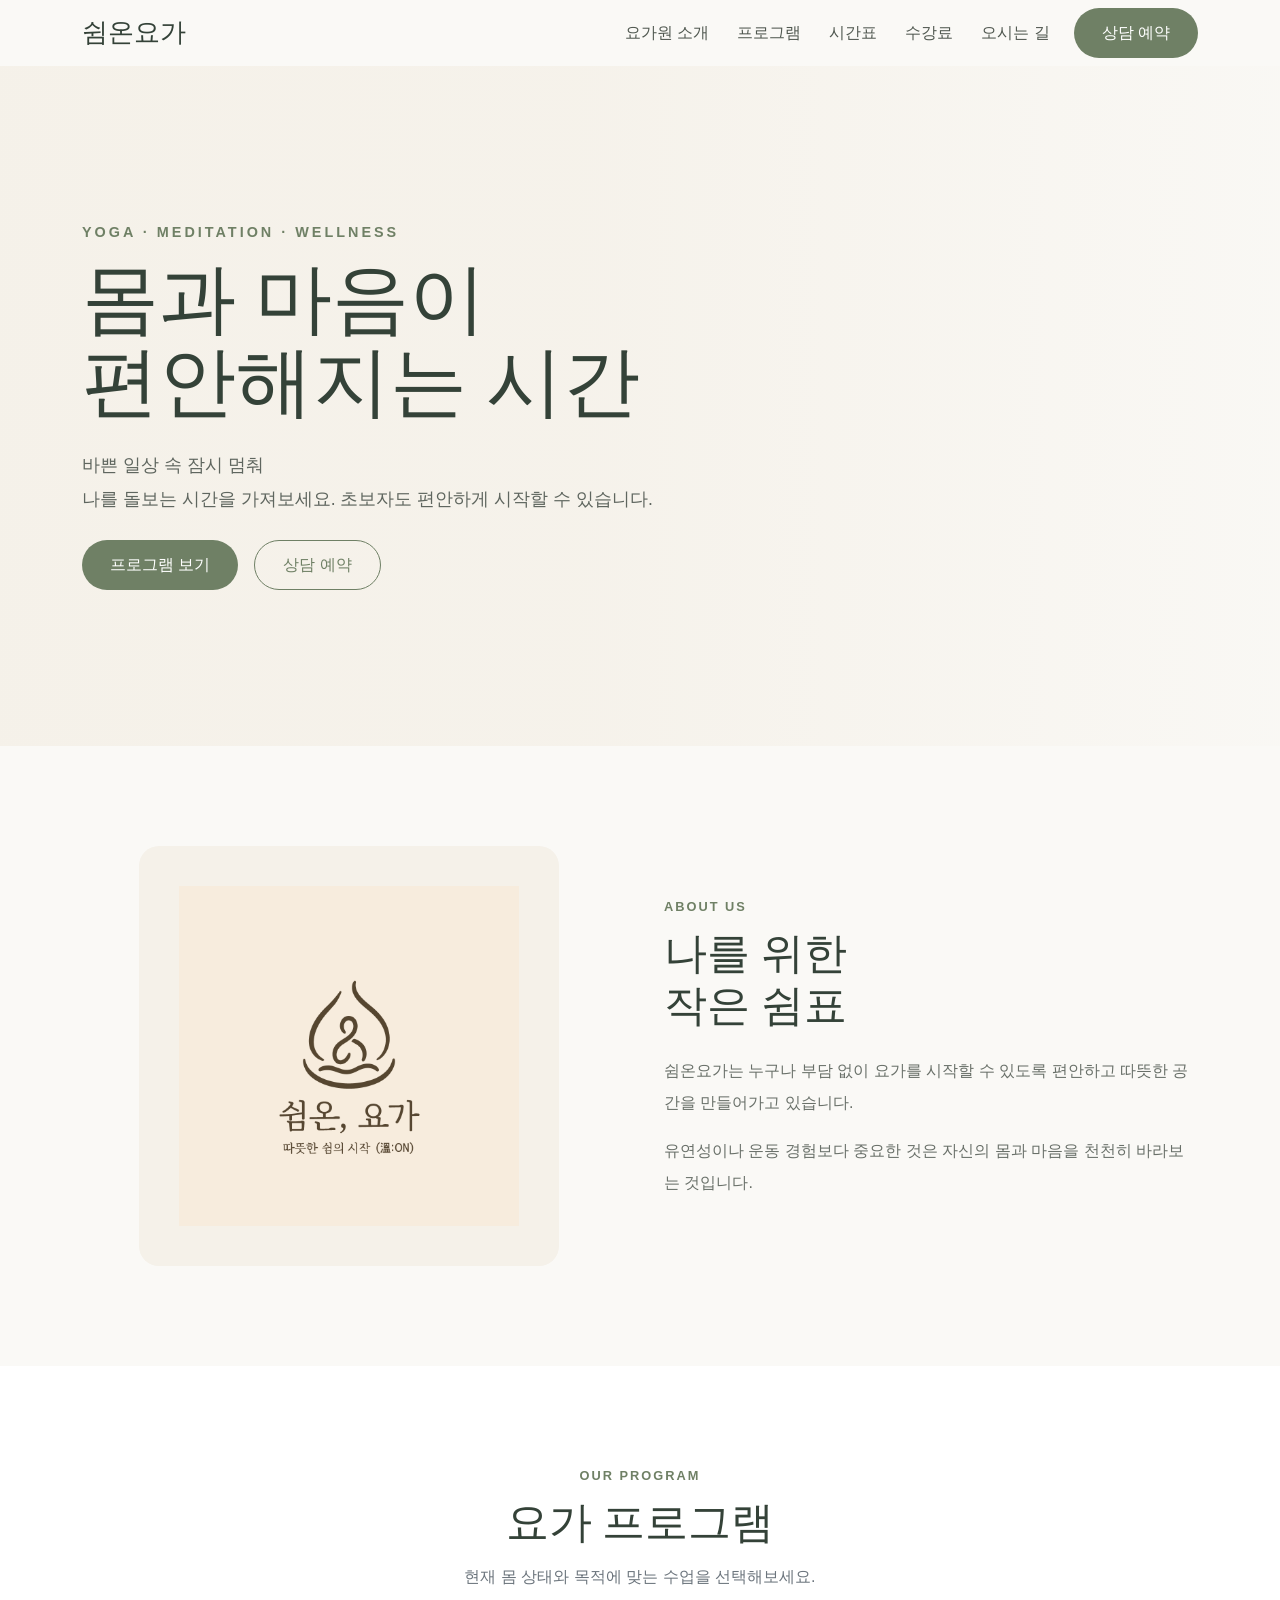
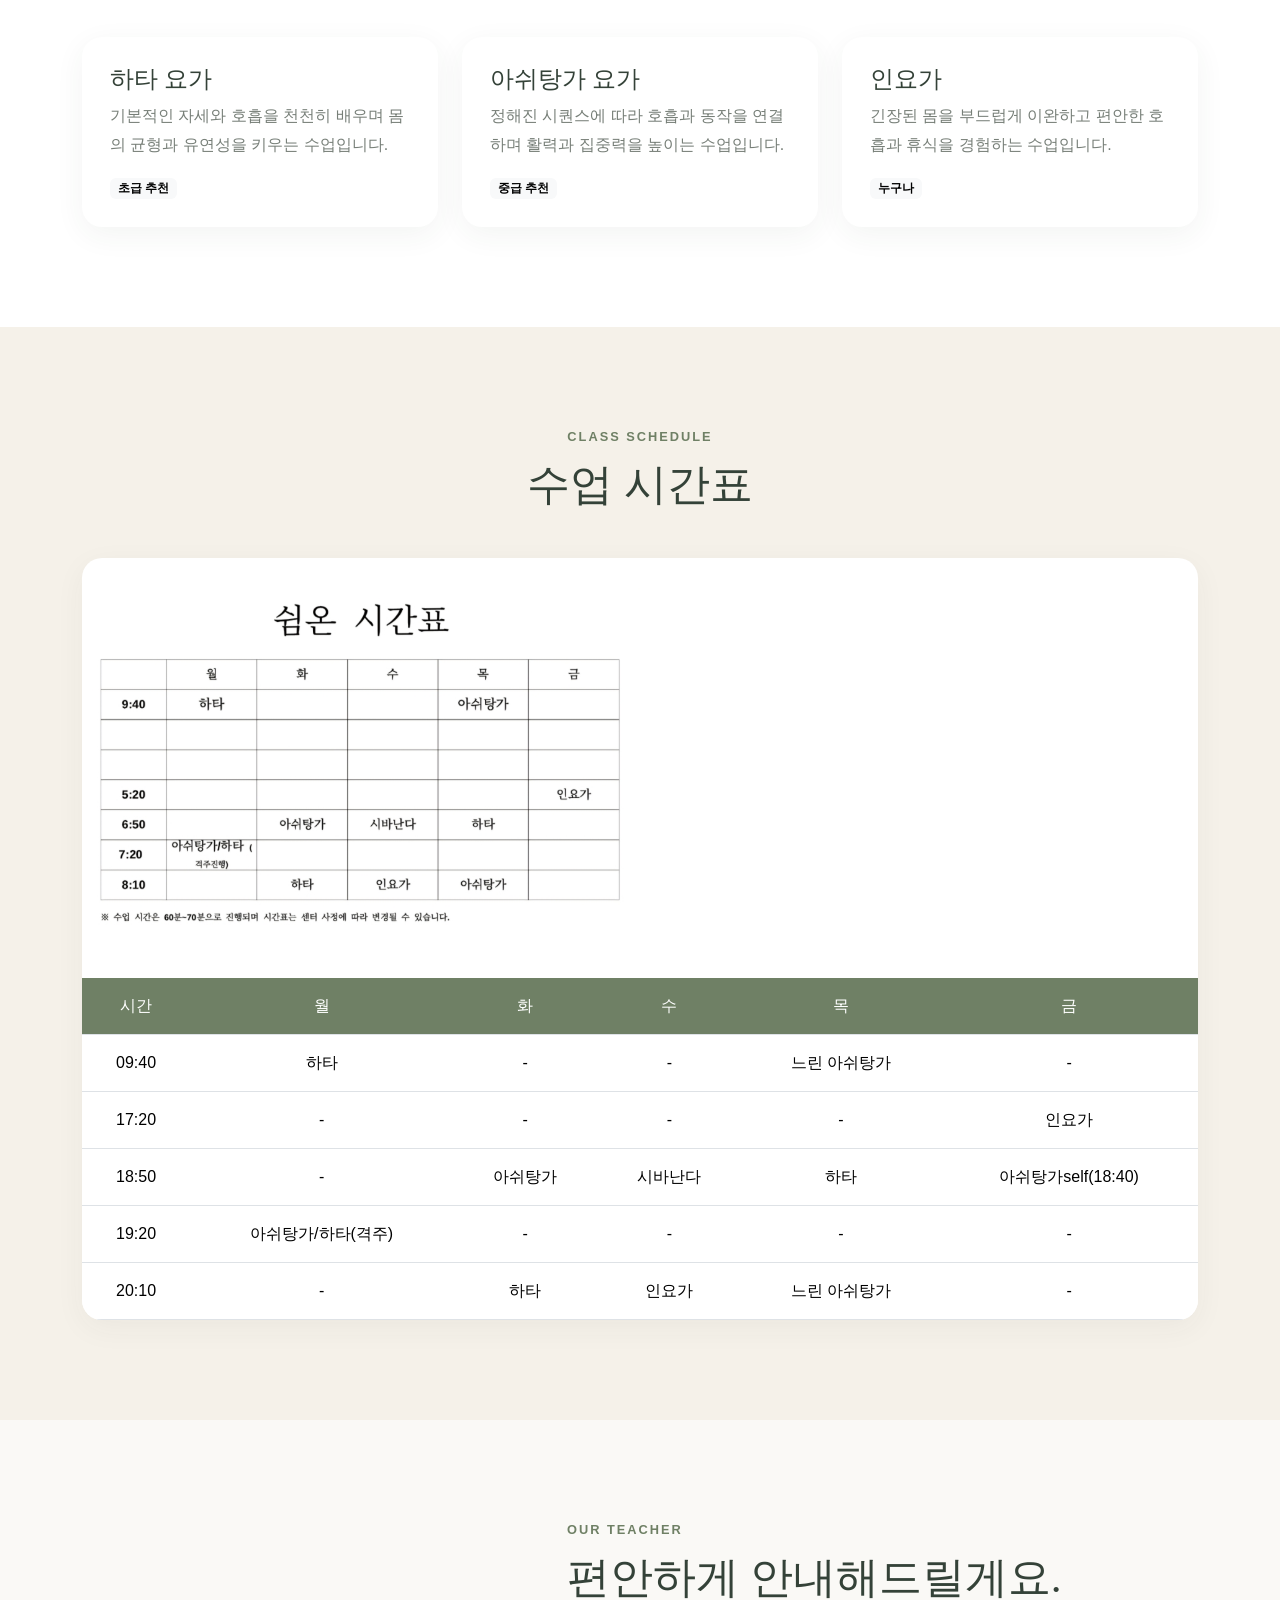
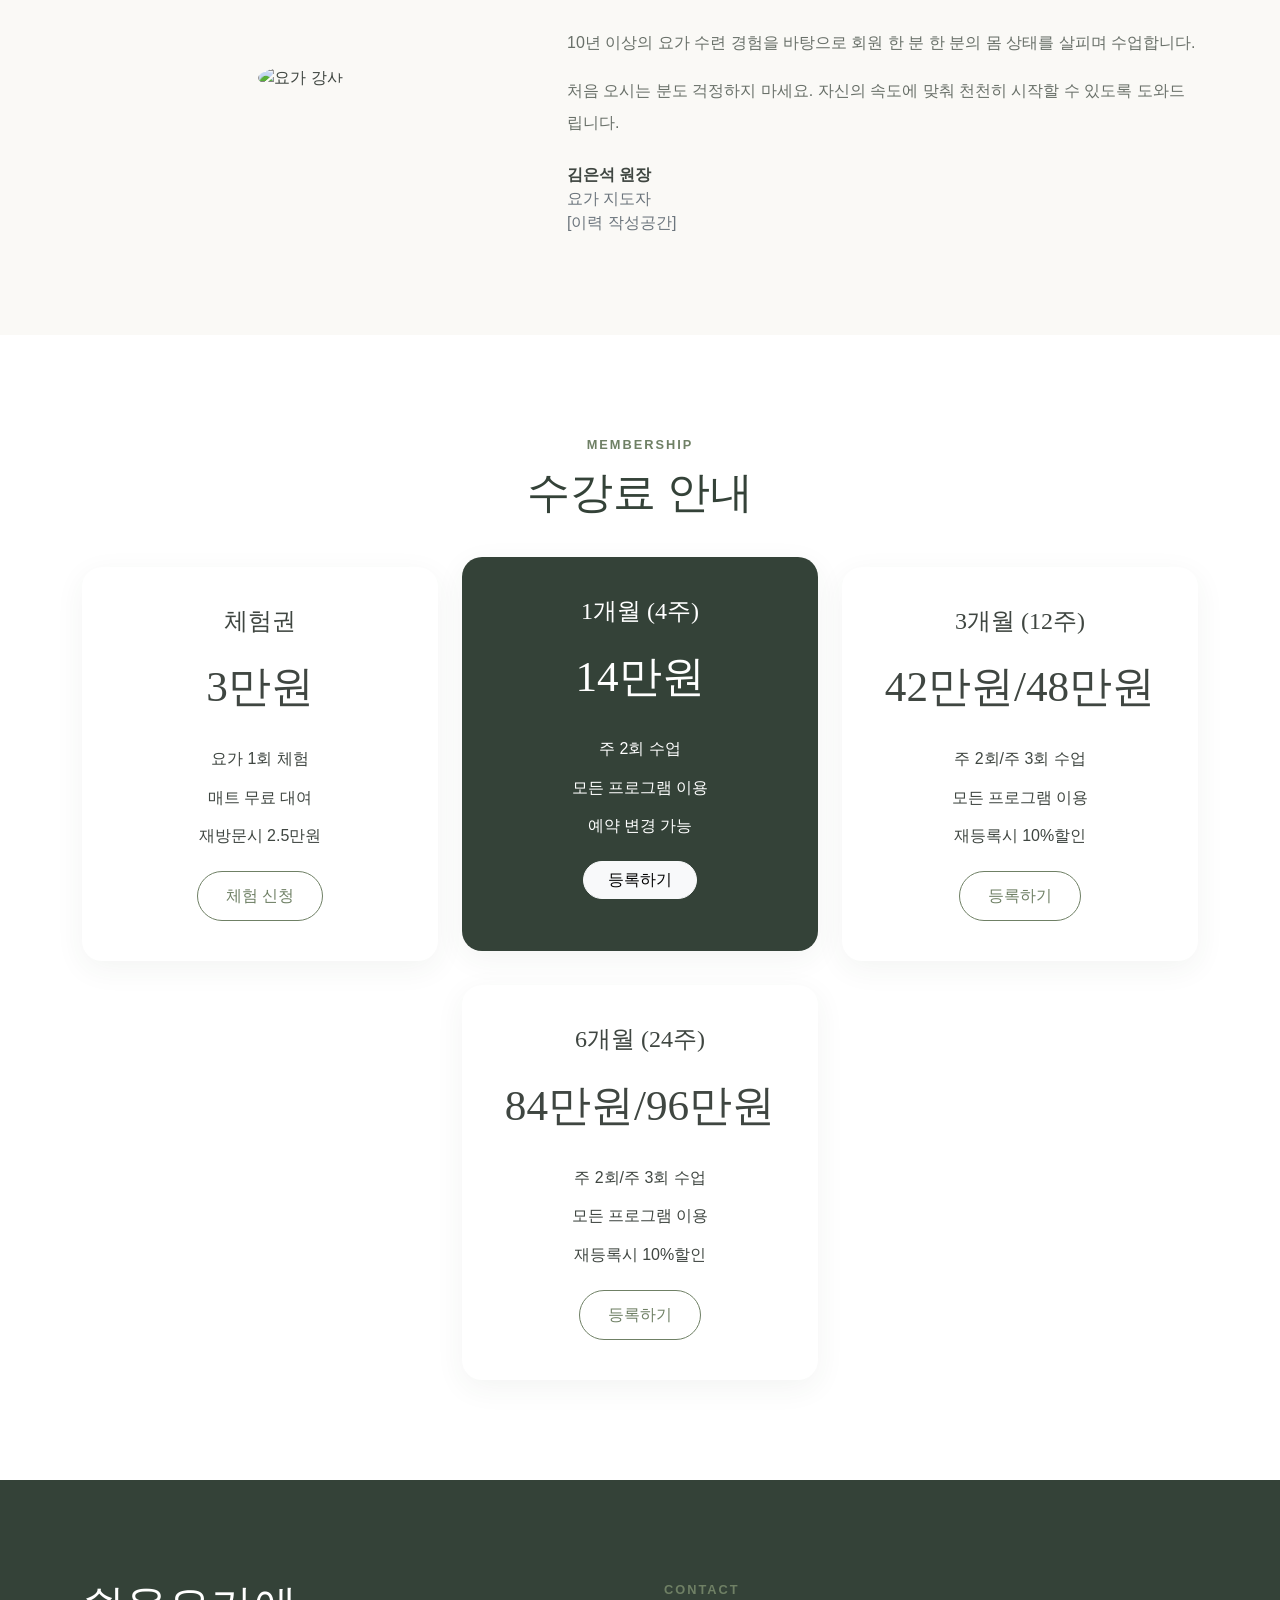
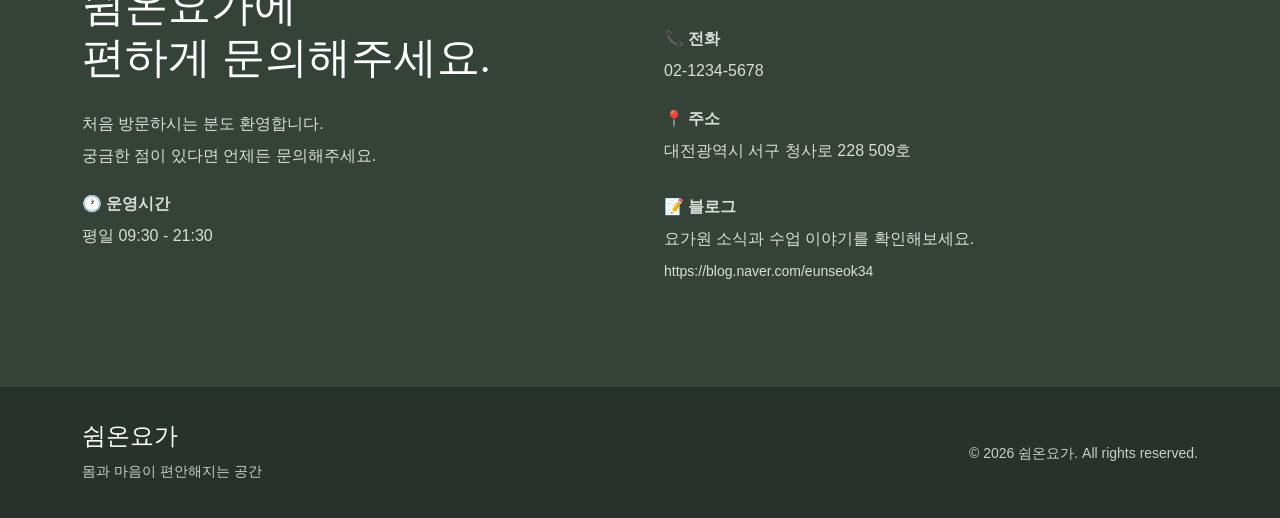
==== commit 1548f3e3: "가격표 수정" ====
--- a/index.html
+++ b/index.html
@@ -5,7 +5,7 @@
     <meta charset="utf-8">
     <meta name="viewport" content="width=device-width, initial-scale=1">
 
-    <title>쉼온요가 | 몸과 마음을 위한 요가</title>
+    <title>쉼온,요가 | 따뜻한 쉼의 시작(溫 ; ON)</title>
 
     <!-- Bootstrap -->
     <link
@@ -159,12 +159,6 @@
                     <div class="col-md-4">
 
                         <div class="class-card">
-
-                            <!-- <img
-                                src="images/hatha.jpg"
-                                alt="하타 요가"
-                            > -->
-
                             <div class="card-body">
 
                                 <h3 class="h4">
@@ -190,12 +184,6 @@
                     <div class="col-md-4">
 
                         <div class="class-card">
-
-                            <!-- <img
-                                src="images/vinyasa.jpg"
-                                alt="아쉬탕가 요가"
-                            > -->
-
                             <div class="card-body">
 
                                 <h3 class="h4">
@@ -216,17 +204,12 @@
                         </div>
 
                     </div>
+                    
 
 
                     <div class="col-md-4">
 
                         <div class="class-card">
-
-                            <!-- <img
-                                src="images/relax.jpg"
-                                alt="인요가"
-                            > -->
-
                             <div class="card-body">
 
                                 <h3 class="h4">
@@ -276,7 +259,7 @@
 
 
                 <div class="table-responsive schedule-table">
-                    <div class="col-lg-6">
+                <div class="col-lg-6">
 
                         <img
                             src="img/timetable.jpg"
@@ -285,7 +268,6 @@
                         >
 
                     </div>
-
                     <table class="table table-hover text-center mb-0">
 
                         <thead>
@@ -323,7 +305,7 @@
 
                             <tr>
                                 <td>18:50</td>
-                                <td>아쉬탕가/하타(격주)</td>
+                                <td>-</td>
                                 <td>아쉬탕가</td>
                                 <td>시바난다</td>
                                 <td>하타</td>
@@ -331,6 +313,15 @@
                             </tr>
 
                             <tr>
+                                <td>19:20</td>
+                                <td>아쉬탕가/하타(격주)</td>
+                                <td>-</td>
+                                <td>-</td>
+                                <td>-</td>
+                                <td>-</td>
+                            </tr>
+
+                            <tr>
                                 <td>20:10</td>
                                 <td>-</td>
                                 <td>하타</td>
@@ -342,6 +333,7 @@
                         </tbody>
 
                     </table>
+
                 </div>
 
             </div>
@@ -443,13 +435,13 @@
                             </h3>
 
                             <div class="price">
-                                30,000원
+                                3만원
                             </div>
 
                             <ul>
                                 <li>요가 1회 체험</li>
-                                <li>초보자 가능</li>
                                 <li>매트 무료 대여</li>
+                                <li>재방문시 2.5만원</li>
                             </ul>
 
                             <a href="#contact" class="btn btn-outline-yoga">
@@ -466,11 +458,11 @@
                         <div class="price-card featured">
 
                             <h3 class="h4">
-                                1개월권
+                                1개월 (4주)
                             </h3>
 
                             <div class="price">
-                                140,000원
+                                14만원
                             </div>
 
                             <ul>
@@ -493,17 +485,43 @@
                         <div class="price-card">
 
                             <h3 class="h4">
-                                3개월권
+                                3개월 (12주)
                             </h3>
 
                             <div class="price">
-                                420,000원
+                                42만원/48만원
                             </div>
 
                             <ul>
-                                <li>주 2회 수업</li>
+                                <li>주 2회/주 3회 수업</li>
                                 <li>모든 프로그램 이용</li>
-                                <li>재등록시 10%할인(378,000원)</li>
+                                <li>재등록시 10%할인</li>
+                            </ul>
+
+                            <a href="#contact" class="btn btn-outline-yoga">
+                                등록하기
+                            </a>
+
+                        </div>
+
+                    </div>
+
+                    <div class="col-md-4">
+
+                        <div class="price-card">
+
+                            <h3 class="h4">
+                                6개월 (24주)
+                            </h3>
+
+                            <div class="price">
+                                84만원/96만원
+                            </div>
+
+                            <ul>
+                                <li>주 2회/주 3회 수업</li>
+                                <li>모든 프로그램 이용</li>
+                                <li>재등록시 10%할인</li>
                             </ul>
 
                             <a href="#contact" class="btn btn-outline-yoga">
@@ -546,7 +564,7 @@
                         <div class="contact-info mt-3">
 
                             <strong>🕐 운영시간</strong><br>
-                            평일 09:00 - 21:30
+                            평일 09:30 - 21:30
 
                         </div>
                     </div>
